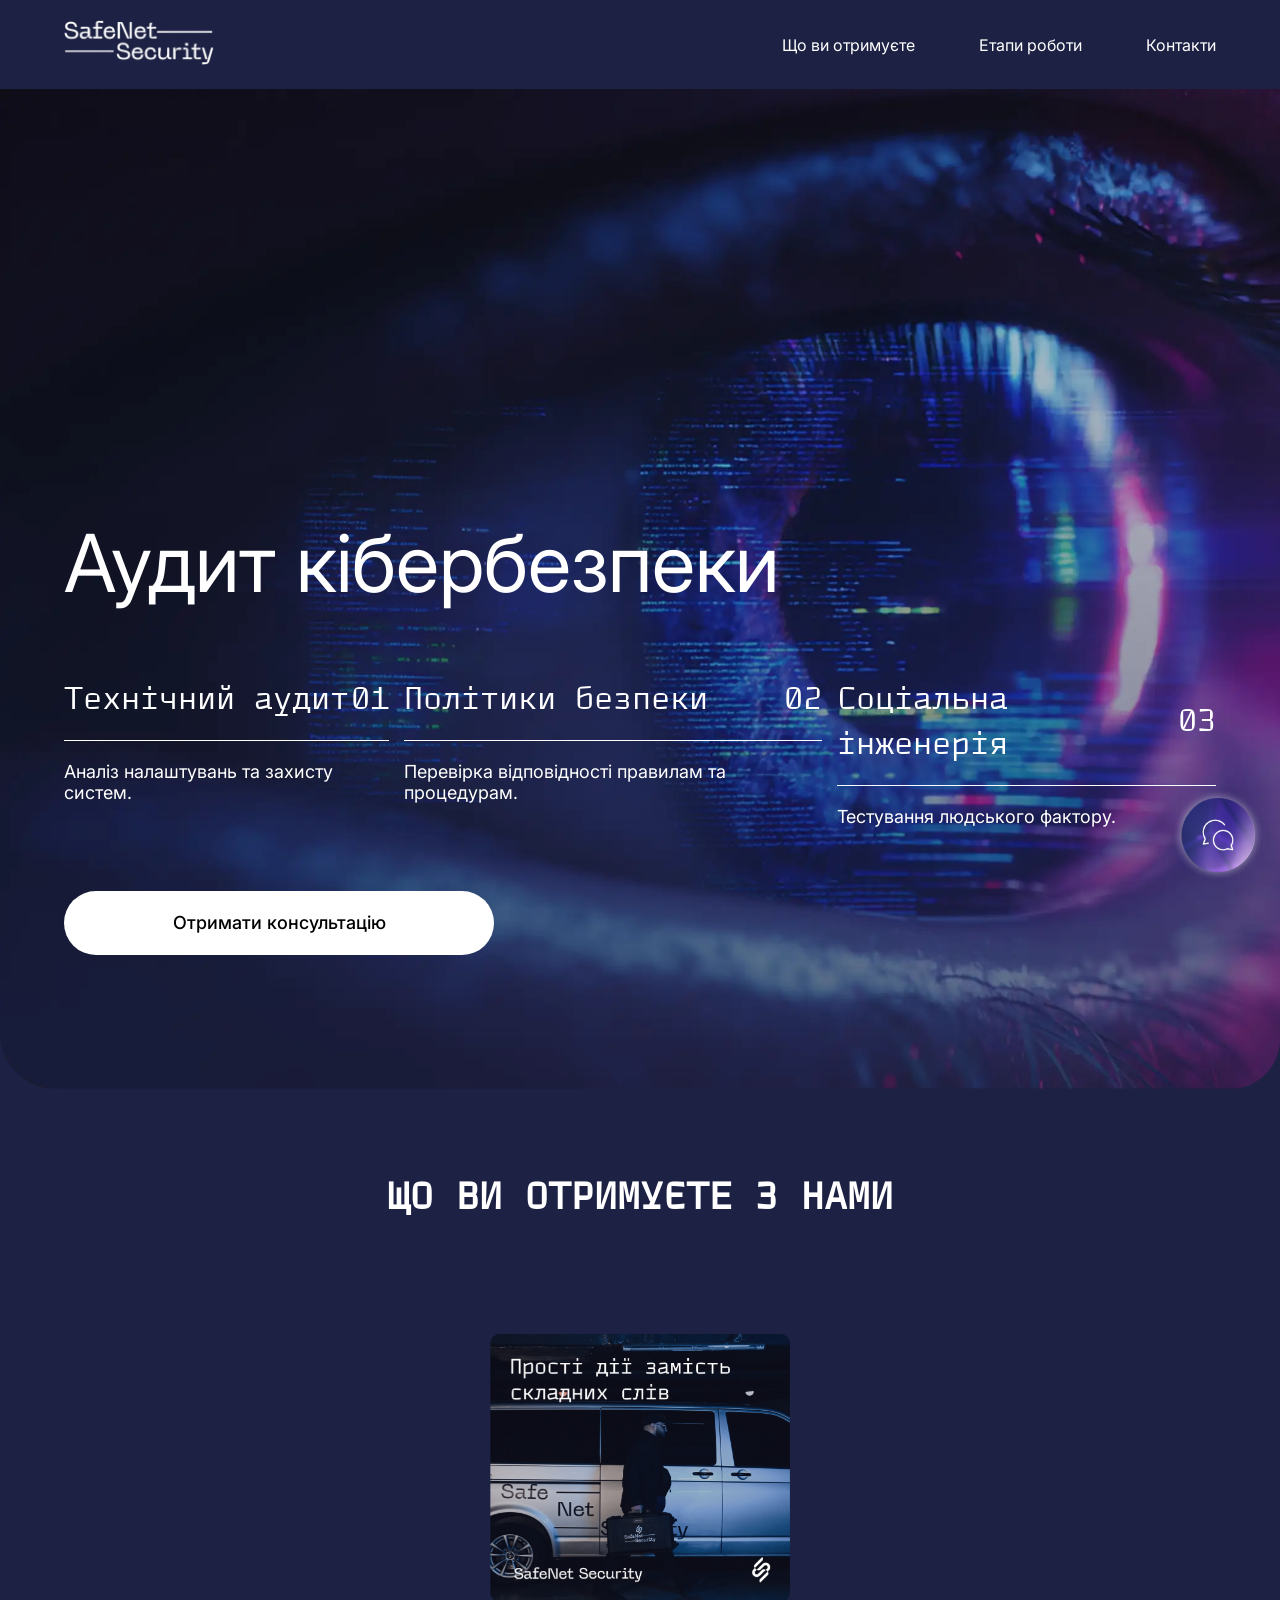
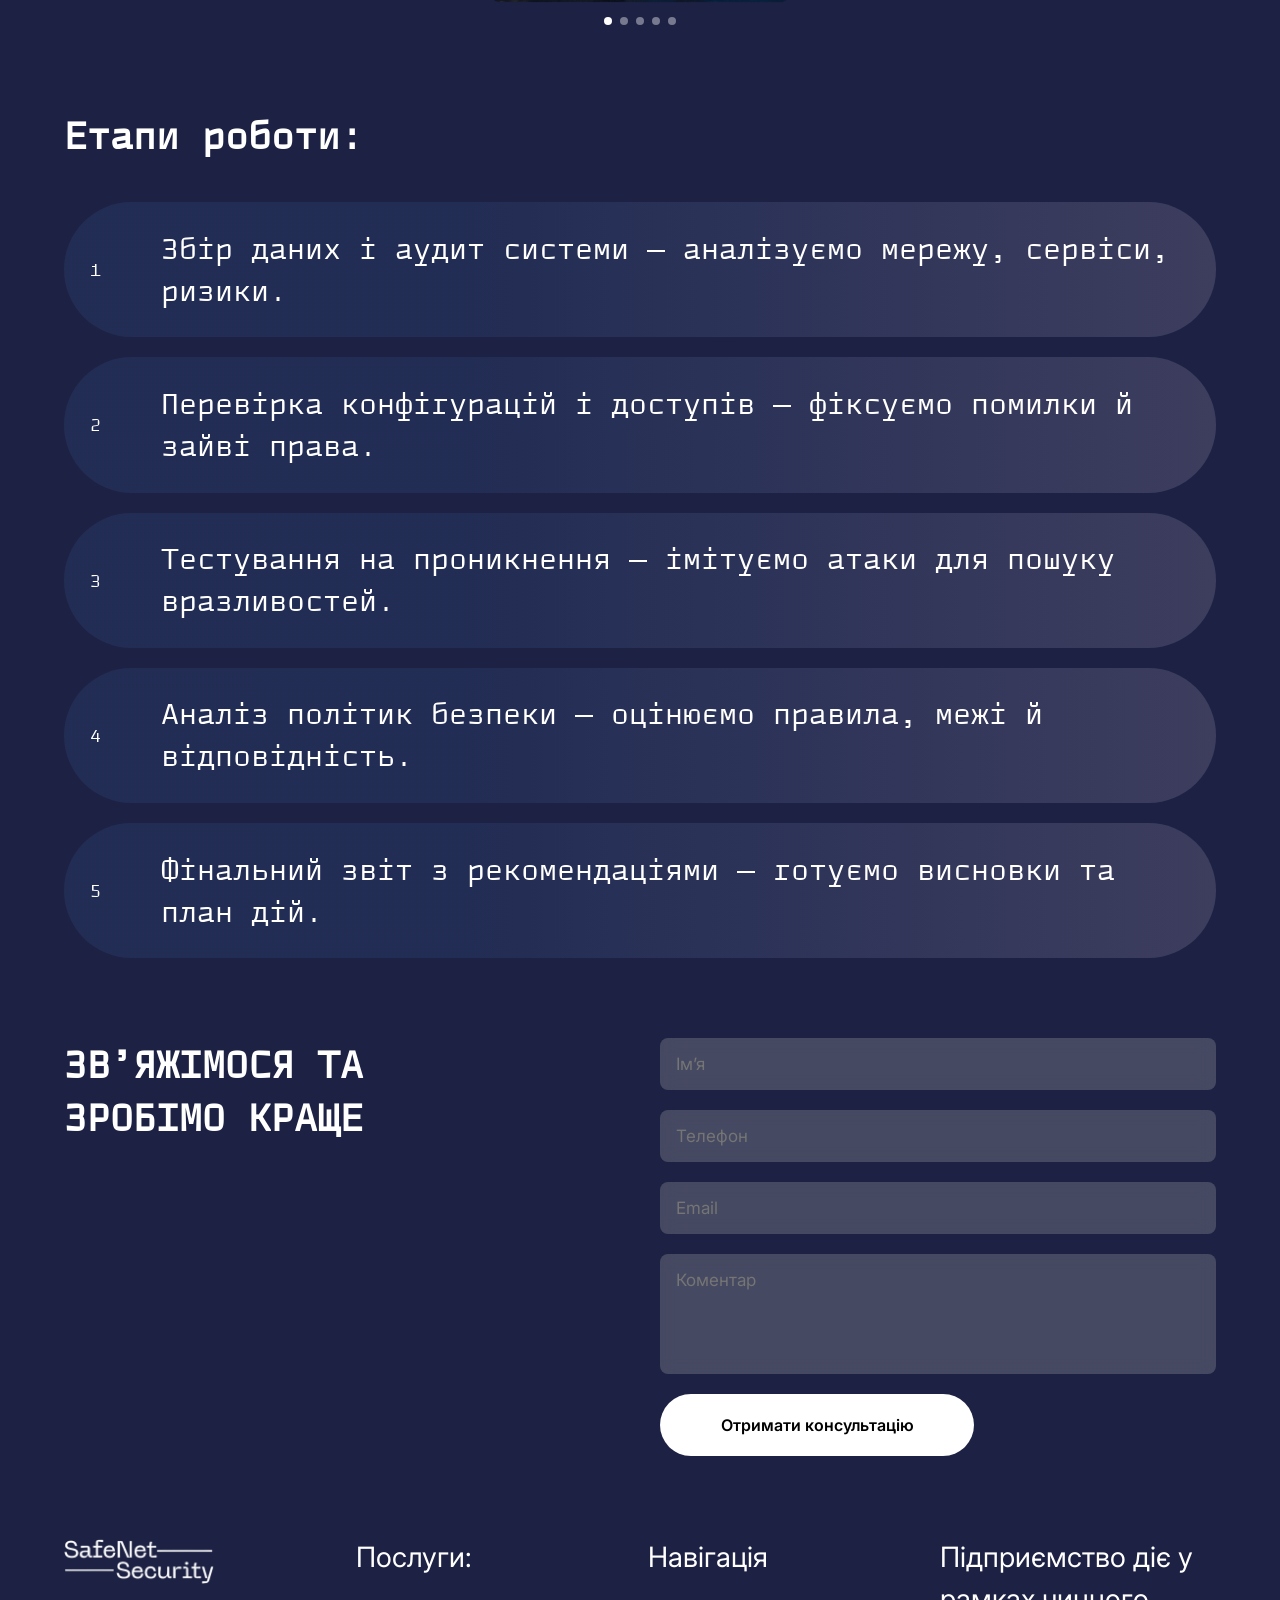
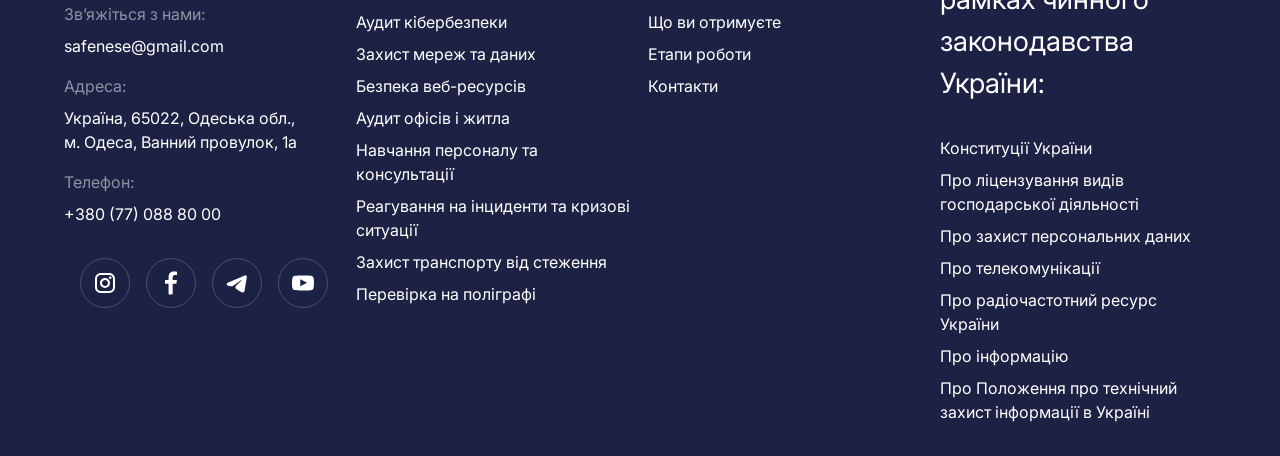
==== pages/audit-cyber.html @ 51f23526 "update" ====
<!DOCTYPE html>
<html lang="uk">
<head>
    <meta charset="UTF-8">
    <meta name="viewport" content="width=device-width, initial-scale=1.0">
    <title>Аудит кібербезпеки</title>

    <link rel="preconnect" href="https://fonts.googleapis.com">
    <link rel="preconnect" href="https://fonts.gstatic.com" crossorigin>
    <link href="https://fonts.googleapis.com/css2?family=Inter+Tight:ital,wght@0,100..900;1,100..900&family=Inter:ital,opsz,wght@0,14..32,100..900;1,14..32,100..900&display=swap" rel="stylesheet">

  <link rel="icon" type="image/svg+xml" href="../images/favicon.svg">


  <link rel="icon" type="image/png" sizes="32x32" href="../images/favicon.png">
  <link rel="icon" type="image/png" sizes="16x16" href="../images/favicon.png">
  <link rel="mask-icon" href="./images/favicon.svg" color="#5bbad5">

    <link rel="stylesheet" href="../styles/style-pages.css">
        <link
  rel="stylesheet"
  href="https://cdn.jsdelivr.net/npm/swiper@10/swiper-bundle.min.css"
/>
<!-- Meta Pixel Code -->
<script>
  !function(f,b,e,v,n,t,s)
  {if(f.fbq)return;n=f.fbq=function(){n.callMethod?
  n.callMethod.apply(n,arguments):n.queue.push(arguments)};
  if(!f._fbq)f._fbq=n;n.push=n;n.loaded=!0;n.version='2.0';
  n.queue=[];t=b.createElement(e);t.async=!0;
  t.src=v;s=b.getElementsByTagName(e)[0];
  s.parentNode.insertBefore(t,s)}(window, document,'script',
  'https://connect.facebook.net/en_US/fbevents.js');
  fbq('init', '4183670531952731');
  fbq('track', 'PageView');
  </script>
  <noscript><img height="1" width="1" style="display:none"
  src="https://www.facebook.com/tr?id=4183670531952731&ev=PageView&noscript=1"
  /></noscript>
  <!-- End Meta Pixel Code -->
</head>
<body>

    <header>
  <nav class="nav container">
    <a href="../index.html" class="logo"><img src="../images/logo.webp" alt="Logo" width="150px" height="45px"></a>

    <div class="nav__container">
      <ul class="nav__list">
        <li class="nav__item"><a href="#about" class="nav__link">Що ви отримуєте</a></li>
        <li class="nav__item"><a href="#work" class="nav__link">Етапи роботи</a></li>
        <li class="nav__item"><a href="#contacts" class="nav__link">Контакти</a></li>
      </ul>
    </div>

    <div class="burger-menu" id="burger-menu">
      <ul>
        <li class="burger-link"><a href="#about">Що ви отримуєте</a></li>
        <div class="burger-hr"></div>
        <li class="burger-link"><a href="#work">Етапи роботи</a></li>
        <div class="burger-hr"></div>
        <li class="burger-link"><a href="#contacts">Контакти</a></li>
      </ul>
    </div>

    <div class="burger-icon" id="burger-icon">
      <div class="burger-stick"></div>
      <div class="burger-stick"></div>
    </div>
  </nav>

  <div class="hero-cyber animate animate-up">
    <div class="container">
      <h1 class="hero__title">Аудит кібербезпеки</h1>
      <div class="hero__block">
        <div class="hero__block-p">
            <div class="hero__block-p-one">
                <p>Технічний аудит</p>
                <p>01</p>
            </div>

            <div class="hr"></div>

            <p class= "hero__block-p-two">Аналіз налаштувань та захисту систем.</p>
        </div>

        <div class="hero__block-p">
            <div class="hero__block-p-one">
                <p>Політики безпеки</p>
                <p>02</p>
            </div>

            <div class="hr"></div>

            <p class= "hero__block-p-two">Перевірка відповідності правилам та процедурам.</p>
        </div>

        <div class="hero__block-p">
            <div class="hero__block-p-one">
                <p>Соціальна інженерія</p>
                <p>03</p>
            </div>

            <div class="hr"></div>

            <p class= "hero__block-p-two">Тестування людського фактору.</p>
        </div>


      </div>
       <a href="#contacts" class="hero__cta animate animate-left">Отримати консультацію</a>
    </div>
  </div>
</header>

<a name="about"></a>
<section class="benefits container animate animate-up">
  <h2 class="benefits__title">Що ви отримуєте з нами</h2>

  <!-- Старые flex ряды для десктопа -->
  <div class="benefits__row-first">
    <div class="benefits__item ">
      <img class="benefits__image" src="../images/benefits-first.png" alt="">
    </div>
    <div class="benefits__item">
      <img class="benefits__image" src="../images/benefits-second.png" alt="">
    </div>
    <div class="benefits__item">
      <img class="benefits__image" src="../images/benefits-third.png" alt="">
    </div>
  </div>

  <div class="benefits__row-second">
    <div class="benefits__item">
      <img class="benefits__image" src="../images/benefits-fourth.png" alt="">
    </div>
    <div class="benefits__item">
      <img class="benefits__image" src="../images/benefits-fifth.png" alt="">
    </div>
  </div>

  <!-- Swiper слайды для мобилки -->
  <div class="swiper benefits__swiper">
    <div class="swiper-wrapper animate animate-up">
      <div class="swiper-slide benefits__item">
        <img class="benefits__image" src="../images/benefits-first.png" alt="">
      </div>
      <div class="swiper-slide benefits__item">
        <img class="benefits__image" src="../images/benefits-second.png" alt="">
      </div>
      <div class="swiper-slide benefits__item">
        <img class="benefits__image" src="../images/benefits-third.png" alt="">
      </div>
      <div class="swiper-slide benefits__item">
        <img class="benefits__image" src="../images/benefits-fourth.png" alt="">
      </div>
      <div class="swiper-slide benefits__item">
        <img class="benefits__image" src="../images/benefits-fifth.png" alt="">
      </div>
    </div>

    <div class="swiper-pagination"></div>
  </div>
</section>

<a name="work"></a>
<section class="work-plan container animate animate-up">
    <h2 class="work-plan__title">Етапи роботи:</h2>

    <div class="work-plan-container">
        <div class="work-plan-div">
            <p class="work-plan-num">1</p>
            <p class="work-plan-p">Збір даних і аудит системи — аналізуємо мережу, сервіси, ризики.</p>
        </div>

                <div class="work-plan-div">
            <p class="work-plan-num">2</p>
            <p class="work-plan-p">Перевірка конфігурацій і доступів — фіксуємо помилки й зайві права.</p>
        </div>

                <div class="work-plan-div">
            <p class="work-plan-num">3</p>
            <p class="work-plan-p">Тестування на проникнення — імітуємо атаки для пошуку вразливостей.</p>
        </div>

                <div class="work-plan-div">
            <p class="work-plan-num">4</p>
            <p class="work-plan-p">Аналіз політик безпеки — оцінюємо правила, межі й відповідність.</p>
        </div>

                <div class="work-plan-div">
            <p class="work-plan-num">5</p>
            <p class="work-plan-p">Фінальний звіт з рекомендаціями — готуємо висновки та план дій.</p>
        </div>
    </div>
</section>



<a name="contacts"></a>
<section class="contact container animate animate-up">
  <h2 class="contact__title">Звʼяжімося та <br> зробімо краще</h2>
  <form class="contact__form" action="https://formspree.io/f/mjkraddq" method="POST" id="form-primary">
  <input type="text" name="name" class="contact__input" placeholder="Ім’я" required>
  <input type="tel" name="phone" class="contact__input" placeholder="Телефон" required>
  <input type="email" name="email" class="contact__input" placeholder="Email" required>
  <textarea name="message" class="contact__textarea" placeholder="Коментар" required></textarea>
  <button type="submit" class="contact__button">Отримати консультацію</button>
</form>

</section>

<footer class="footer container">
  <!-- Десктопная версия -->
  <div class="footer__inner footer__desktop">
    <div class="footer__column footer-column">
      <a href="#" class="footer-column__logo-link">
        <img src="../images/logo.webp" alt="" class="footer-column__logo">
      </a>

      <div class="footer-column__block">
        <p class="footer-column__text-gray">Звʼяжіться з нами:</p>
        <a href="mailto:safenese@gmail.com" class="footer-column__link">safenese@gmail.com</a>
      </div>

      <div class="footer-column__block">
        <p class="footer-column__text-gray">Адреса:</p>
        <p class="footer-column__text">
          Україна, 65022, Одеська обл., <br> м. Одеса, Ванний провулок, 1а
        </p>
      </div>

      <div class="footer-column__block">
        <p class="footer-column__text-gray">Телефон:</p>
        <a href="tel:+380 (77) 088 80 00" class="footer-column__text">+380 (77) 088 80 00</p>
      </div>

      <div class="footer-column__socials">
        <a href="https://www.instagram.com/safe.net.security?igsh=eTlybjZtbHBnaTFh" class="footer-column__social-link">
          <img src="../images/inst.svg" alt="Instagram">
        </a>
        <a href="https://www.facebook.com/share/1AUpwiZ2hr/?mibextid=wwXIfr" class="footer-column__social-link">
          <img src="../images/gacebook.svg" alt="Facebook">
        </a>
        <a href="https://t.me/SafeNet_Security" class="footer-column__social-link">
          <img src="../images/tg.svg" alt="Telegram">
        </a>
        <a href="https://youtube.com/@safenetsecurity-f4w?si=6m1PNarJZ1grg95Z" class="footer-column__social-link">
          <img src="../images/youtube.svg" alt="YouTube">
        </a>
      </div>
    </div>

    <div class="footer__column footer-column">
      <p class="footer-column__title">Послуги:</p>

      <div class="footer-column__block footer-column__services">
        <a href="../pages/audit-cyber.html">Аудит кібербезпеки</a>
        <a href="../pages/lan-protect.html">Захист мереж та даних</a>
        <a href="../pages/web-security.html">Безпека веб-ресурсів</a>
        <a href="../pages/audit-office.html">Аудит офісів і житла</a>
        <a href="#">Навчання персоналу та консультації</a>
        <a href="../pages/incident-react.html">Реагування на інциденти та кризові ситуації</a>
        <a href="../pages/car-protect.html">Захист транспорту від стеження</a>
        <a href="../pages/polygraf.html">Перевірка на поліграфі</a>
      </div>
    </div>

    <div class="footer__column footer-column">
      <p class="footer-column__title">Навiгацiя</p>

      <div class="footer-column__block footer-column__nav">
        <a href="#about" class="footer-column__link">Що ви отримуєте</a>
        <a href="#work" class="footer-column__link">Етапи роботи</a>
        <a href="#contacts" class="footer-column__link">Контакти</a>
      </div>
    </div>

    <div class="footer__column footer-column">
      <p class="footer-column__title">
        Підприємство діє у рамках чинного законодавства України:
      </p>

      <div class="footer-column__block footer-column__docs">
        <a href="https://zakon.rada.gov.ua/laws/show/254%D0%BA/96-%D0%B2%D1%80#Text" class="footer-column__link">Конституції України</a>
        <a href="https://zakon.rada.gov.ua/laws/show/222-19#Text" class="footer-column__link">Про ліцензування видів господарської діяльності</a>
        <a href="https://zakon.rada.gov.ua/laws/show/2297-17#Text" class="footer-column__link">Про захист персональних даних</a>
        <a href="https://zakon.rada.gov.ua/laws/show/1280-15#Text" class="footer-column__link">Про телекомунікації</a>
        <a href="https://zakon.rada.gov.ua/laws/show/1770-14#Text" class="footer-column__link">Про радіочастотний ресурс України</a>
        <a href="https://zakon.rada.gov.ua/laws/show/2657-12#Text" class="footer-column__link">Про інформацію</a>
        <a href="https://zakon.rada.gov.ua/laws/show/1229/99#Text" class="footer-column__link">Про Положення про технічний захист інформації в Україні</a>
      </div>
    </div>
  </div>

  <!-- Мобильная версия -->
  <div class="footer__mobile">
    <!-- Первый ряд - лого и контакты + навигация -->
    <div class="footer__mobile-row">
      <div class="footer__mobile-col">
        <a href="#" class="footer-column__logo-link">
          <img src="../images/logo.webp" alt="" class="footer-column__logo">
        </a>

        <div class="footer-column__block">
          <p class="footer-column__text-gray">Звʼяжіться з нами:</p>
          <a href="mailto:safenese@gmail.com" class="footer-column__link">safenese@gmail.com</a>
        </div>

        <div class="footer-column__block">
          <p class="footer-column__text-gray">Адреса:</p>
          <p class="footer-column__text">
            Україна, 65022, Одеська обл., <br> м. Одеса, Ванний провулок, 1а
          </p>
        </div>

        <div class="footer-column__block">
          <p class="footer-column__text-gray">Телефон:</p>
          <p class="footer-column__text">+380 (77) 088 80 00</p>
        </div>
      </div>

      <div class="footer__mobile-col">
        <p class="footer-column__title">Навiгацiя</p>
        <div class="footer-column__block footer-column__nav">
            <a href="#about" class="footer-column__link">Що ви отримуєте</a>
            <a href="#work" class="footer-column__link">Етапи роботи</a>
            <a href="#contacts" class="footer-column__link">Контакти</a>
        </div>
      </div>
    </div>

    <!-- Второй ряд - соцсети -->
    <div class="footer__mobile-socials">
      <div class="footer-column__socials">
        <a href="https://www.instagram.com/safe.net.security?igsh=eTlybjZtbHBnaTFh" class="footer-column__social-link">
          <img src="../images/inst.svg" alt="Instagram">
        </a>
        <a href="https://www.facebook.com/share/1AUpwiZ2hr/?mibextid=wwXIfr" class="footer-column__social-link">
          <img src="../images/gacebook.svg" alt="Facebook">
        </a>
        <a href="https://t.me/SafeNet_Security" class="footer-column__social-link">
          <img src="../images/tg.svg" alt="Telegram">
        </a>
        <a href="https://youtube.com/@safenetsecurity-f4w?si=6m1PNarJZ1grg95Z" class="footer-column__social-link">
          <img src="../images/youtube.svg" alt="YouTube">
        </a>
      </div>
    </div>

    <!-- Третий ряд - услуги -->
    <div class="footer__mobile-services">
      <p class="footer-column__title">Послуги:</p>
      <div class="footer-column__block footer-column__services">
        <a href="../pages/audit-cyber.html">Аудит кібербезпеки</a>
        <a href="../pages/lan-protect.html">Захист мереж та даних</a>
        <a href="../pages/web-security.html">Безпека веб-ресурсів</a>
        <a href="../pages/audit-office.html">Аудит офісів і житла</a>
        <a href="#">Навчання персоналу та консультації</a>
        <a href="../pages/incident-react.html">Реагування на інциденти та кризові ситуації</a>
        <a href="../pages/car-protect.html">Захист транспорту від стеження</a>
        <a href="../pages/polygraf.html">Перевірка на поліграфі</a>
      </div>
    </div>

    <!-- Четвертый ряд - документы -->
    <div class="footer__mobile-docs">
      <p class="footer-column__title">
        Підприємство діє у рамках чинного законодавства України:
      </p>
      <div class="footer-column__block footer-column__docs">
        <a href="https://zakon.rada.gov.ua/laws/show/254%D0%BA/96-%D0%B2%D1%80#Text" class="footer-column__link">Конституції України</a>
        <a href="https://zakon.rada.gov.ua/laws/show/222-19#Text" class="footer-column__link">Про ліцензування видів господарської діяльності</a>
        <a href="https://zakon.rada.gov.ua/laws/show/2297-17#Text" class="footer-column__link">Про захист персональних даних</a>
        <a href="https://zakon.rada.gov.ua/laws/show/1280-15#Text" class="footer-column__link">Про телекомунікації</a>
        <a href="https://zakon.rada.gov.ua/laws/show/1770-14#Text" class="footer-column__link">Про радіочастотний ресурс України</a>
        <a href="https://zakon.rada.gov.ua/laws/show/2657-12#Text" class="footer-column__link">Про інформацію</a>
        <a href="https://zakon.rada.gov.ua/laws/show/1229/99#Text" class="footer-column__link">Про Положення про технічний захист інформації в Україні</a>
      </div>
    </div>
  </div>
</footer>


<button class="floating-button" id="openModal">
  <img src="../images/contact-button.png" alt="Chat" height="70" width="70">
</button>

<div class="modal-overlay" id="modalOverlay">
  <div class="modal">
    <button class="modal-close" id="closeModal">&times;</button>
    <h2 class="modal-title">Зв’яжіться з нами</h2>
    
    <form class="modal-form" action="https://formspree.io/f/mjkraddq" method="POST" id="modal-form-secondary">
    <input type="text" name="name" placeholder="Ім’я" required>
    <input type="tel" name="phone" placeholder="Телефон" required>
    <input type="email" name="email" placeholder="Email" required>
    <textarea placeholder="Коментар" name="message" required></textarea>
    <button type="submit" class="modal-submit">Отримати консультацiю</button>
  </form>


    <div class="modal-icons">
        <a href="https://www.instagram.com/safe.net.security?igsh=eTlybjZtbHBnaTFh"><img src="../images/inst.svg" alt="icon"></a>
        <a href="https://www.facebook.com/share/1AUpwiZ2hr/?mibextid=wwXIfr"><img src="../images/gacebook.svg" alt="icon"></a>
        <a href="https://youtube.com/@safenetsecurity-f4w?si=6m1PNarJZ1grg95Z"> <img src="../images/youtube.svg" alt="icon"></a>
        <a href="https://t.me/SafeNet_Security"><img src="../images/tg.svg" alt="icon"></a>
    </div>
  </div>
</div>



<script>
    // Модальное окно
const openModalBtn = document.getElementById('openModal');
const closeModalBtn = document.getElementById('closeModal');
const modalOverlay = document.getElementById('modalOverlay');

openModalBtn.addEventListener('click', () => {
  modalOverlay.classList.add('show');
});

closeModalBtn.addEventListener('click', () => {
  modalOverlay.classList.remove('show');
});

modalOverlay.addEventListener('click', (e) => {
  if (e.target === modalOverlay) {
    modalOverlay.classList.remove('show');
  }
});
</script>
    <script src="../scripts/burger-menu.js"></script>
<script src="https://cdn.jsdelivr.net/npm/swiper@10/swiper-bundle.min.js"></script>
<script src="../scripts/slider.js"></script>
<script src="../scripts/animations.js"></script>


</body>
</html>
---- styles/style-pages.css ----
*{
    margin: 0;
    padding: 0;
    box-sizing: border-box;
    list-style: none;
    text-decoration: none;
}


@font-face {
    font-family: 'TT Autonomous Mono Trl';
    src: url('../fonts/TTAutonomousMonoTrl-Regular.woff2') format('woff2');
    font-weight: normal;
    font-style: normal;
    font-display: swap;
}



:root {
  --container-scale: clamp(1rem, 1vw + 0.5rem, 2rem);

  --background-color: #1D2244;

  --font-size-title: clamp(28px, 3vw, 64px);
  --font-size-paragrpah: clamp(14px, 3vw, 17px);

  --font-family-title: 'TT Autonomous Mono Trl';
  --font-family-paragraph: 'Inter'


}

svg {
  shape-rendering: geometricPrecision;
  text-rendering: optimizeLegibility;
}


html{
  overflow-x: hidden;
  scroll-behavior: smooth;
}

body{
  background-color: var(--background-color);
  overflow-x: hidden;
}


.container {
  width: 100%;
  max-width: 1726px;
  padding-left: 64px;
  padding-right: 64px;
  margin: auto;
}

.nav{
  position: relative;
  padding-top: 20px;
  display: flex;
  align-items: center;
  justify-content: space-between;
  font-family: var(--font-family-paragraph);
  padding-bottom: 20px;
}

nav a{
  color: white;
}
.nav__list{
  display: flex;
  align-items: center;
  gap: 64px;
}

.burger-menu {
    position: fixed;
    top: 0;
    left: 0;
    width: 100%;
    height: 100vh;
    color: #fff;
    z-index: 3;
    text-align: center;
    background-color: #060E1E;   
    transform: translateX(100%);
    transition: transform 0.3s ease-in-out;
    pointer-events: none;
}

.burger-menu.show {
    transform: translateX(0);
    pointer-events: auto;
}

.burger-menu ul {
    list-style: none;
    padding: 0;
    margin-top: 70px;
}

.burger-menu ul li {
    margin: 35px 0;
}

.burger-menu ul li a {
    color: black;
    font: 300 32px 'Montserrat';
}

.burger-icon {
    width: 69px;
    height: 40px;
    cursor: pointer;
    color: #fff;
    position: absolute;
    top: 50%;
    right: 15px;
    transform: translateY(-50%);
    z-index: 3;
    border-radius: 20px;
    display: none;
}

.burger-stick {
    width: 33px;
    height: 2px;
    margin: 2.5px auto 0;
    position: absolute;
    left: 0;
    right: 0;
    background-color: white;   
    transition: 0.3s ease-in-out;
}

.burger-stick:nth-child(1) {
    top: 10px;
}

.burger-stick:nth-child(2) {
    top: 22px;
}

.burger-stick:nth-child(3) {
    top: 24px;
}

.burger-icon.active .burger-stick:nth-child(1) {
    transform: rotate(45deg);
    top: 16px;
}

.burger-icon.active .burger-stick:nth-child(2) {
    transform: rotate(-45deg);
    top: 16px;
}

.burger-icon.active .burger-stick:nth-child(3) {
    opacity: 0;
}

.no-scroll {
    position: fixed;
    top: 0;
    left: 0;
    right: 0;
    bottom: 0;
}

.hero {
  background-image: url(../images/polygraf-bg.webp);
  height: 1000px;
  background-size: cover;
  background-repeat: no-repeat;
  border-bottom-right-radius: 50px;
  display: flex;
  flex-direction: column;
  justify-content: space-between;
  padding-top: 290px;
  position: relative;
  color: white;
}
.hero-office{
    background-image: url(../images/office-chek-bg.webp);
  height: 1000px;
  background-size: cover;
  background-repeat: no-repeat;
  border-bottom-right-radius: 50px;
  display: flex;
  flex-direction: column;
  justify-content: space-between;
  padding-top: 290px;
  position: relative;
  color: white;
}

.hero-car{
    background-image: url(../images/car-protect-bg.webp);
  height: 1000px;
  background-size: cover;
  background-repeat: no-repeat;
  border-bottom-right-radius: 50px;
  display: flex;
  flex-direction: column;
  justify-content: space-between;
  padding-top: 290px;
  position: relative;
  color: white;
}

.hero-lan{
    background-image: url(../images/lan-protect-bg.webp);
  height: 1000px;
  background-size: cover;
  background-repeat: no-repeat;
  border-bottom-right-radius: 50px;
  display: flex;
  flex-direction: column;
  justify-content: space-between;
  padding-top: 290px;
  position: relative;
  color: white;
}

.hero-web{
    background-image: url(../images/web-security-bg.webp);
  height: 1000px;
  background-size: cover;
  background-repeat: no-repeat;
  border-bottom-right-radius: 50px;
  display: flex;
  flex-direction: column;
  justify-content: space-between;
  padding-top: 290px;
  position: relative;
  color: white;
}

.hero-cyber{
    background-image: url(../images/audit-cyber-bg.webp);
  height: 1000px;
  background-size: cover;
  background-repeat: no-repeat;
  border-bottom-right-radius: 50px;
  display: flex;
  flex-direction: column;
  justify-content: space-between;
  padding-top: 290px;
  position: relative;
  color: white;
}
.hero-audit-office{
    background-image: url(../images/audit-office.webp);
  height: 1000px;
  background-size: cover;
  background-repeat: no-repeat;
  border-bottom-right-radius: 50px;
  display: flex;
  flex-direction: column;
  justify-content: space-between;
  padding-top: 290px;
  position: relative;
  color: white;
}

.hero-incident{
    background-image: url(../images/incident-bg.webp);
  height: 1000px;
  background-size: cover;
  background-repeat: no-repeat;
  border-bottom-right-radius: 50px;
  display: flex;
  flex-direction: column;
  justify-content: space-between;
  padding-top: 290px;
  position: relative;
  color: white;
}

.hero__title {
  font-size: 80px;
  font-family: var(--font-family-paragraph);
  text-align: center;
  color: white;
  font-weight: 400;
  text-align: left;
}

.hero__subtitle {
  font-size: 20px;
  text-align: center;
  margin-top: 16px;
  font-family: var(--font-family-title);
}

.hero__block {
  display: flex;
  gap: 15px;
  font-family: var(--font-family-paragraph);
  justify-content: space-between;
}

.hero__block-p {
  font-size: var(--font-size-paragrpah);
  color: white;

  display: flex;
  flex-direction: column;
  max-width: 470px;

  gap: 20px;

  margin-top: 64px;
  margin-bottom: 64px;
}

.hero__block-p-one p{
    font-family: var(--font-family-title);
    font-size: 32px;
}

.hero__block-p-two{
    font-size: 18px;
    font-family: var(--font-family-paragraph);
}

.hero__block-p-one{
    display: flex;
    align-items: center;
    justify-content: space-between;
}

.hr{
    background-color: #fff;
    width: 100%;
    height: 1px;
}

.hero__cta {
  display: inline-block;
  width: 430px;
  height: 64px;
  background-color: white;
  border-radius: 100px;
  color: #000;
  font-size: 18px;
  font-weight: 500;
  text-align: center;
  line-height: 64px;
  text-decoration: none;
  transition: 0.3s;
  font-family: var(--font-family-paragraph);
}

.floating-button {
  position: fixed;
  bottom: 15px;
  right: 15px;
  z-index: 10;
  border: none;
  border-radius: 50%;
  background: transparent;
  cursor: pointer;
  padding: 0;
}

.floating-button img {
  width: 94px;
  height: 94px;
}

.modal-overlay {
  position: fixed;
  inset: 0;
  background: rgba(0,0,0,0.5);
  display: none;
  align-items: center;
  justify-content: center;
  z-index: 1000;
  animation: fadeOut 0.3s forwards;
}

.modal-overlay.show {
  display: flex;
  animation: fadeIn 0.3s forwards;
}

.modal {
  background-image: url('../images/modal-bg.png'); 
  background-size: cover;
  background-position: center;
  max-width: 470px;
  width: 100%;
  border-radius: 32px;
  padding: 32px;
  position: relative;
  color: white;
  box-shadow: 0 8px 24px rgba(0,0,0,0.3);
  animation: scaleIn 0.3s ease;
}

.modal-close {
  position: absolute;
  top: 16px;
  right: 16px;
  font-size: 24px;
  background: none;
  border: none;
  color: white;
  cursor: pointer;
}

/* --- Title --- */
.modal-title {
  margin-bottom: 24px;
  font-size: 28px;
  text-align: center;
  font-family: var(--font-family-title);
  text-transform: uppercase;
}

/* --- Form --- */
.modal-form {
  display: flex;
  flex-direction: column;
  gap: 10px;
}

.modal-form input,
.modal-form textarea {
  padding: 12px 16px;
  border: none;
  border-radius: 10px;
  background: rgba(232, 231, 221, 0.2);
  backdrop-filter: blur(7.5px);
  color: white;
  font-size: 16px;
  resize: none;
}

.modal-form input::placeholder,
.modal-form textarea::placeholder {
  color: rgba(255, 255, 255, 0.6);
}

/* --- Submit button --- */
.modal-submit {
  background: white;
  color: black;
  font-weight: 500;
  font-size: 16px;
  padding: 16px;
  border-radius: 100px;
  border: none;
  cursor: pointer;
  margin-top: 10px;
}

/* --- Icons --- */
.modal-icons {
  display: flex;
  justify-content: flex-end;
  gap: 16px;
  margin-top: 24px;
}

.modal-icons img {
  width: 24px;
  height: 24px;
}

.benefits img{
  width: 500px;
}
.benefits__row-first{
  display: flex;
  justify-content: space-between;
  gap: 10px;
}
.benefits__row-second{
  display: flex;
  align-items: center;
  justify-content: center;
  gap: 32px;
}

.benefits{
  display: flex;
  flex-direction: column;
  gap: 32px;
  margin-top: 80px;
}


.swiper-pagination {
  position: relative !important; 
  margin-top: 5px; 
  text-align: center;
  bottom: auto !important; 
  width: 100%;
}

.swiper-pagination-bullet {
  background-color: #fff !important;
  opacity: 0.4 !important; 
}

.swiper-pagination-bullet-active {
  background-color: #fff !important; 
  opacity: 1 !important;
}
.benefits__title{
  font-size: var(--font-size-title);
  font-family: var(--font-family-title);
  text-align: center;
  color: white;
  margin-bottom: 80px;
  text-transform: uppercase;
}

.work-plan-div{
    display: flex;
    color: white;
    font-family: var(--font-family-title);
    align-items: center;
    max-width: 1400px;
    width: 100%;
    background: linear-gradient(90deg, rgba(41, 59, 106, 0.43) 35.59%, rgba(178, 162, 189, 0.215) 100%);
    border-radius: 100px;
    padding: clamp(15px, 2vw, 32px);
    gap: clamp(20px, 5vw, 60px);

}

.work-plan-container{
    display: flex;
    flex-direction: column;
    gap: 20px;
    align-items: end;
    margin-bottom: 80px;
}

.work-plan-p{
      font-size: clamp(14px, 2.5vw, 30px);
}
.work-plan-num{
   font-size: clamp(12px, 1.5vw, 18px);
}

.work-plan__title{
    font-size: var(--font-size-title);
    color: white;
    font-family: var(--font-family-title);
    margin-bottom: 40px;
    margin-top: 80px;
}


.work-plan-div:hover{
background: linear-gradient(90deg, rgba(41, 59, 106, 0.43) 35.59%, rgba(178, 162, 189, 0.215) 100%);
}


.contact {
  display: flex;
  justify-content: space-between;
  gap: 40px;
  margin-bottom: 80px;
}

.contact__title {
  flex: 1;
  font-family: var(--font-family-title);
  color: white;
  font-size: var(--font-size-title);
  text-transform: uppercase;
}

.contact__form {
  max-width: 580px;
  flex: 1;
  display: flex;
  flex-direction: column;
  gap: 20px;
  font-size: var(--font-size-paragrpah);
  color: white;
  font-family: var(--font-family-paragraph);
}

.contact__input,
.contact__textarea {
  padding: 16px;
  background: rgba(232, 231, 221, 0.2);
  backdrop-filter: blur(7.5px);
  border-radius: 8px;
  border: none;
  font-size: var(--font-size-paragrpah);
  color: white;
  font-family: var(--font-family-paragraph);
  resize: none;
}

.contact__input:focus,
.contact__textarea:focus {
  outline: none;
  box-shadow: none;
}

.contact__textarea {
  min-height: 120px;
}

.contact__button {
  width: 314px;
  height: 62px;
  background: #FFFFFF;
  border-radius: 100px;
  border: none;
  font-size: 16px;
  font-weight: 600;
  cursor: pointer;
  font-family: var(--font-family-paragraph);
  color: #000;
}

.contact__button:hover {
  background: #f0f0f0;
}

/* Общие стили футера */
.footer {
  color: #fff;
  font-family: var(--font-family-paragraph);
  font-size: 16px;
  line-height: 1.5;
  margin-bottom: 32px;
}

/* Десктопная версия */
.footer__desktop {
  display: flex;
  gap: 16px;
  flex-wrap: wrap;
}

.footer__column {
  flex: 1 1 0;
  min-width: 200px;
  display: flex;
  flex-direction: column;
  gap: 16px;
}

/* Мобильная версия - скрыта по умолчанию */
.footer__mobile {
  display: none;
}

/* Первый ряд мобильной версии - лого+контакты и навигация в две колонки */
.footer__mobile-row {
  display: flex;
  flex-wrap: wrap;
  gap: 20px;
  margin-bottom: 20px;
}

.footer__mobile-col {
  flex: 1;
  min-width: 200px;
}

/* Соцсети - центрируем на мобильных */
.footer__mobile-socials {
  margin-bottom: 20px;
  text-align: center;
}



/* Блоки услуг и документов - полная ширина */
.footer__mobile-services,
.footer__mobile-docs {
  margin-bottom: 20px;
}

/* Общие стили для обеих версий */
.footer-column__title {
  font-size: 28px;
  margin: 0 0 16px 0;
  color: #fff;
}

.footer-column__text,
.footer-column__block p {
  margin: 0;
  color: #fff;
}

.footer-column__link {
  color: #fff;
  text-decoration: none;
  margin: 0;
}

.footer-column__link:hover {
  text-decoration: underline;
}

.footer-column__block {
  display: flex;
  flex-direction: column;
  gap: 8px;
}

.footer-column__socials {
  display: flex;
  gap: 16px;
}

.footer-column__logo {
  width: 150px;
  height: 50px;
  display: block;
  object-fit: contain;
}

.footer-column__social-link img {
  width: 50px;
  height: 50px;
  display: block;
}

.footer-column__text-gray {
  color: rgba(255, 255, 255, 0.5) !important;
}


/* Общие стили для animate и вариаций */
.animate {
  opacity: 0;
  transition: all 0.8s ease-out;
  pointer-events: none; /* чтобы не мешали, пока скрыты */
}

/* Для вариантов с трансформацией — задаём начальный transform */
.animate-left {
  transform: translateX(-150px);
}

.animate-right {
  transform: translateX(150px);
}

.animate-up {
  transform: translateY(150px);
}

.animate-zoom {
  transform: scale(0.8);
}

/* При появлении */
.animate.show {
  opacity: 1;
  transform: translateX(0) translateY(0) scale(1);
  pointer-events: auto;
}

@keyframes fadeInUp {
  0% {
    opacity: 0;
    transform: translateY(20px);
  }
  100% {
    opacity: 1;
    transform: translateY(0);
  }
}

.animate-fade-in-up {
  opacity: 0;
  pointer-events: none;
}

.animate-fade-in-up.active {
  animation-name: fadeInUp;
  animation-duration: 0.6s;
  animation-fill-mode: forwards;
  animation-timing-function: ease-out;
  animation-delay: var(--delay, 0s);
  opacity: 1;
  pointer-events: auto;
}

.footer-column__services a{
  color: white;
}

.footer-column__services a:hover{
    text-decoration: underline;
}

/* Медиазапрос для мобильных устройств */
@media (max-width: 768px) {
  .footer__desktop {
    display: none;
  }
  
  .footer__mobile {
    display: block;
  }
  
  .footer__mobile-row {
    gap: 16px;
  }
  
  .footer__mobile-col {
    min-width: calc(50% - 8px);
  }
  
  .footer-column__title {
    font-size: 24px;
  }
}

/* Адаптация для очень маленьких экранов */
@media (max-width: 480px) {
  .footer__mobile-col {
    min-width: 100%;
  }
  
  .footer-column__title {
    font-size: 22px;
  }
  
  .footer {
    font-size: 14px;
  }
  .hero-polygraf{
    background-image: url(../images/polygraf-bg-mobile.webp);
  }
  .hero-audit-office{
    background-image: url(../images/audit-office-mobile.webp);
  }
  .hero-cyber{
    background-image: url(../images/hero-cyber-mobile.webp);
  }
  .hero-car{
    background-image: url(../images/car-protect-mobile.webp);
  }
  .hero-incident{
    background-image: url(../images/incident-mobile-bg.webp);
  }
  .hero-lan{
    background-image: url();
  }
}



@media (max-width: 1070px) {
    .container{
      padding-left: 15px;
      padding-right: 15px;
    }
    .nav__container{
        display: none;
    }
    .burger-icon{
        display: block;
    }
    .burger-menu ul {
        list-style: none;
        margin-top: 120px;
        text-align: left;
        text-decoration: none;
        padding-inline: 20px;
    }
    .burger-menu ul li a{
        color: white;
        font-family: "Inter Tight", sans-serif;
        font-size: 18px;
        font-weight: 400;
        font-style: normal;
        text-transform: uppercase;
        text-decoration: none;
    }
    .burger-hr{
        height: 1px;
        width: 100%;
        background-color: #fff;
        opacity: 0.2;
    }
    .nav{
        height: fit-content;
        background-color: transparent;
    }
    .logo{
        z-index: 1234;
        position: relative;
    }
    .hero__title{
      font-size: 31px;
      margin-bottom: 20px;
    }
    .hero__subtitle{
      font-size: 18px;
    }
    .hero, .hero-web, .hero-audit-office, .hero-cyber, .hero-lan, .hero-incident, .hero-office, .hero-car{
      height: 670px;
      padding-top: 0;
      padding-bottom: 0;
    }
    .hero__block-p-one p{
        font-size: 20px;
    }
    .hero__block{
        flex-direction: column;
    }
    .hero__block-p{
        margin-top: 10px;
        margin-bottom: 10px;
        gap: 10px;
    }
    .hero__block-p-two{
        font-size: 14px;
    }
    .hero__cta{
        margin: auto;
        width: 340px;
        margin-top: 20px;
    }
    .benefits__title{
        margin-bottom: 0px;
    }
    .benefits{
        margin-top: 40px;
    }
      .contact{
    flex-direction: column;
  }
}


@media (max-width: 1670px) {
  .benefits__row-first,
  .benefits__row-second {
    display: none;
  }

  .benefits__swiper {
    display: block;
  }

  .benefits__image {
    width: 100%;
    max-width: 300px;
    margin: 0 auto;
  }
  .swiper{
    width: 340px;
    margin: auto;
  }
  .swiper-slide{
    text-align: center !important;
  }
  
}

@media (min-width: 1675px) {
  /* На десктопе скрываем слайдер */
  .benefits__swiper {
    display: none !important;
  }
  .swiper{
    display: none !important;
  }
}
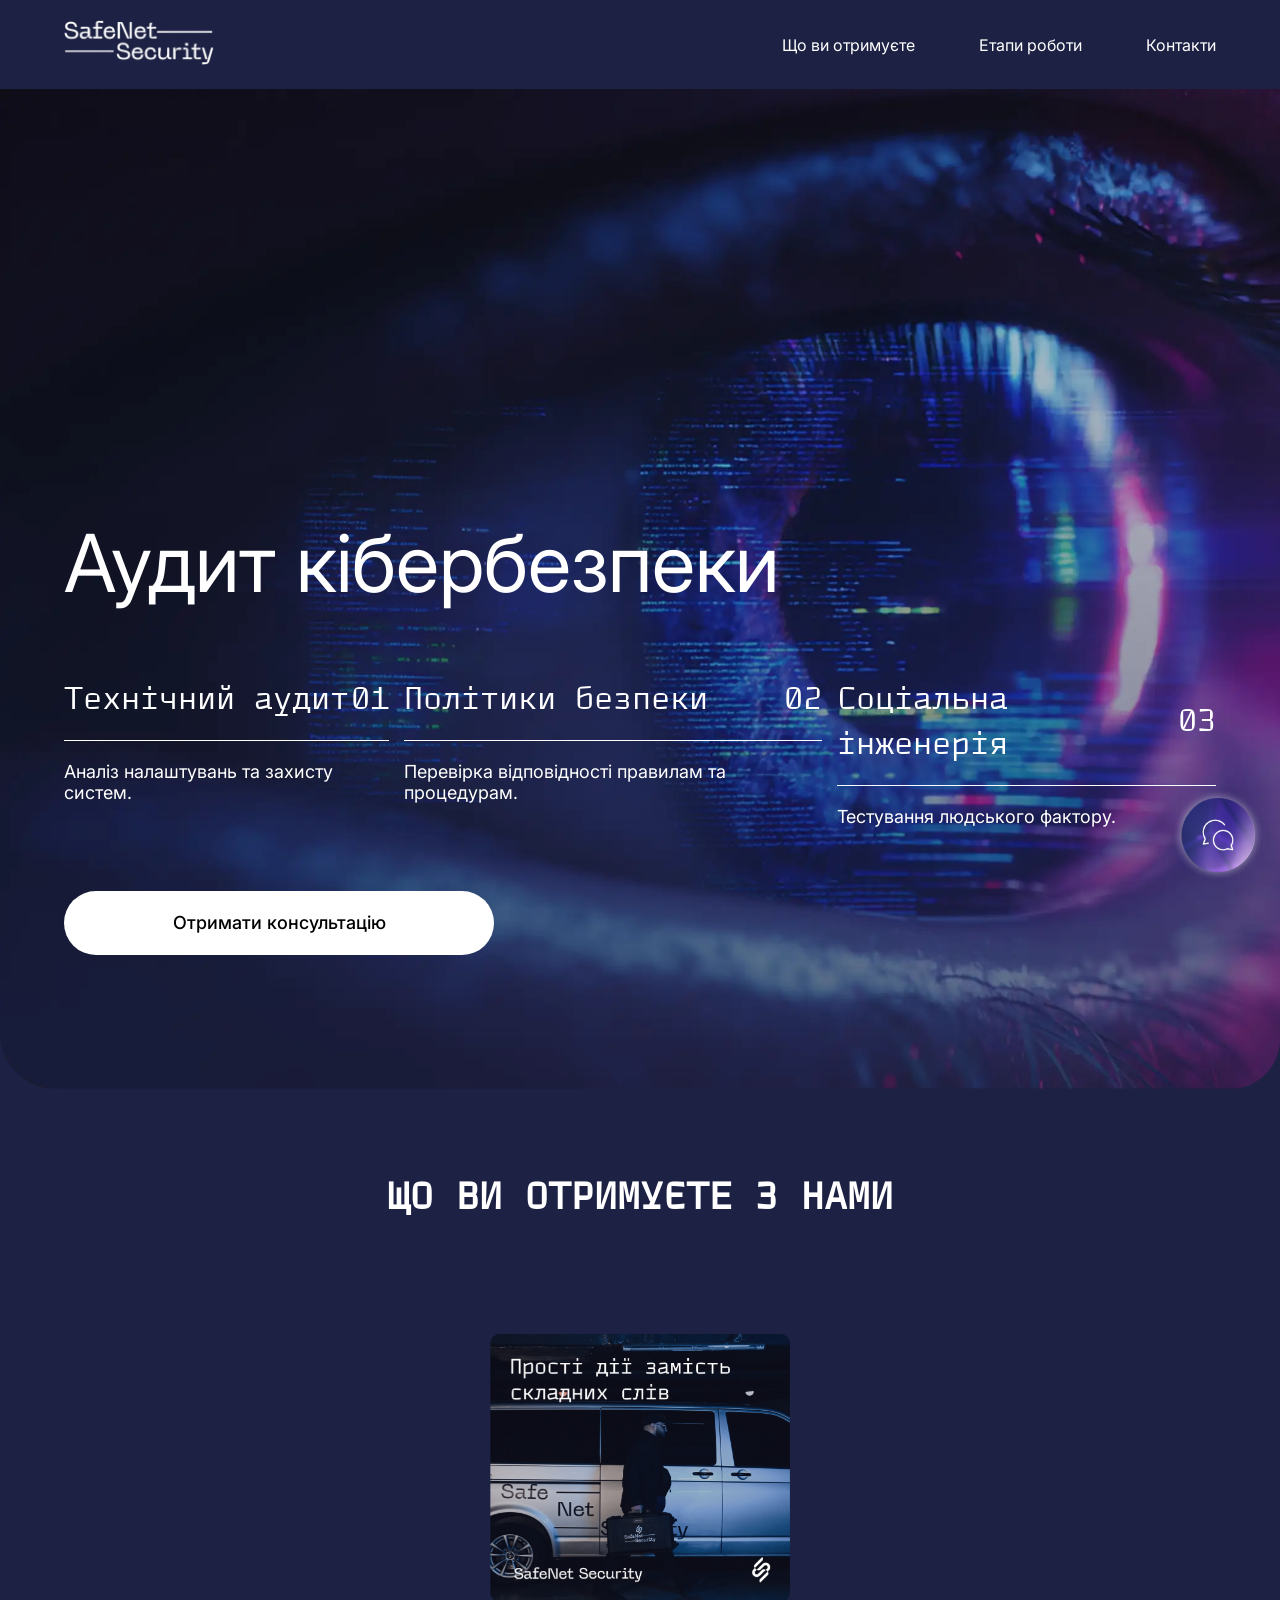
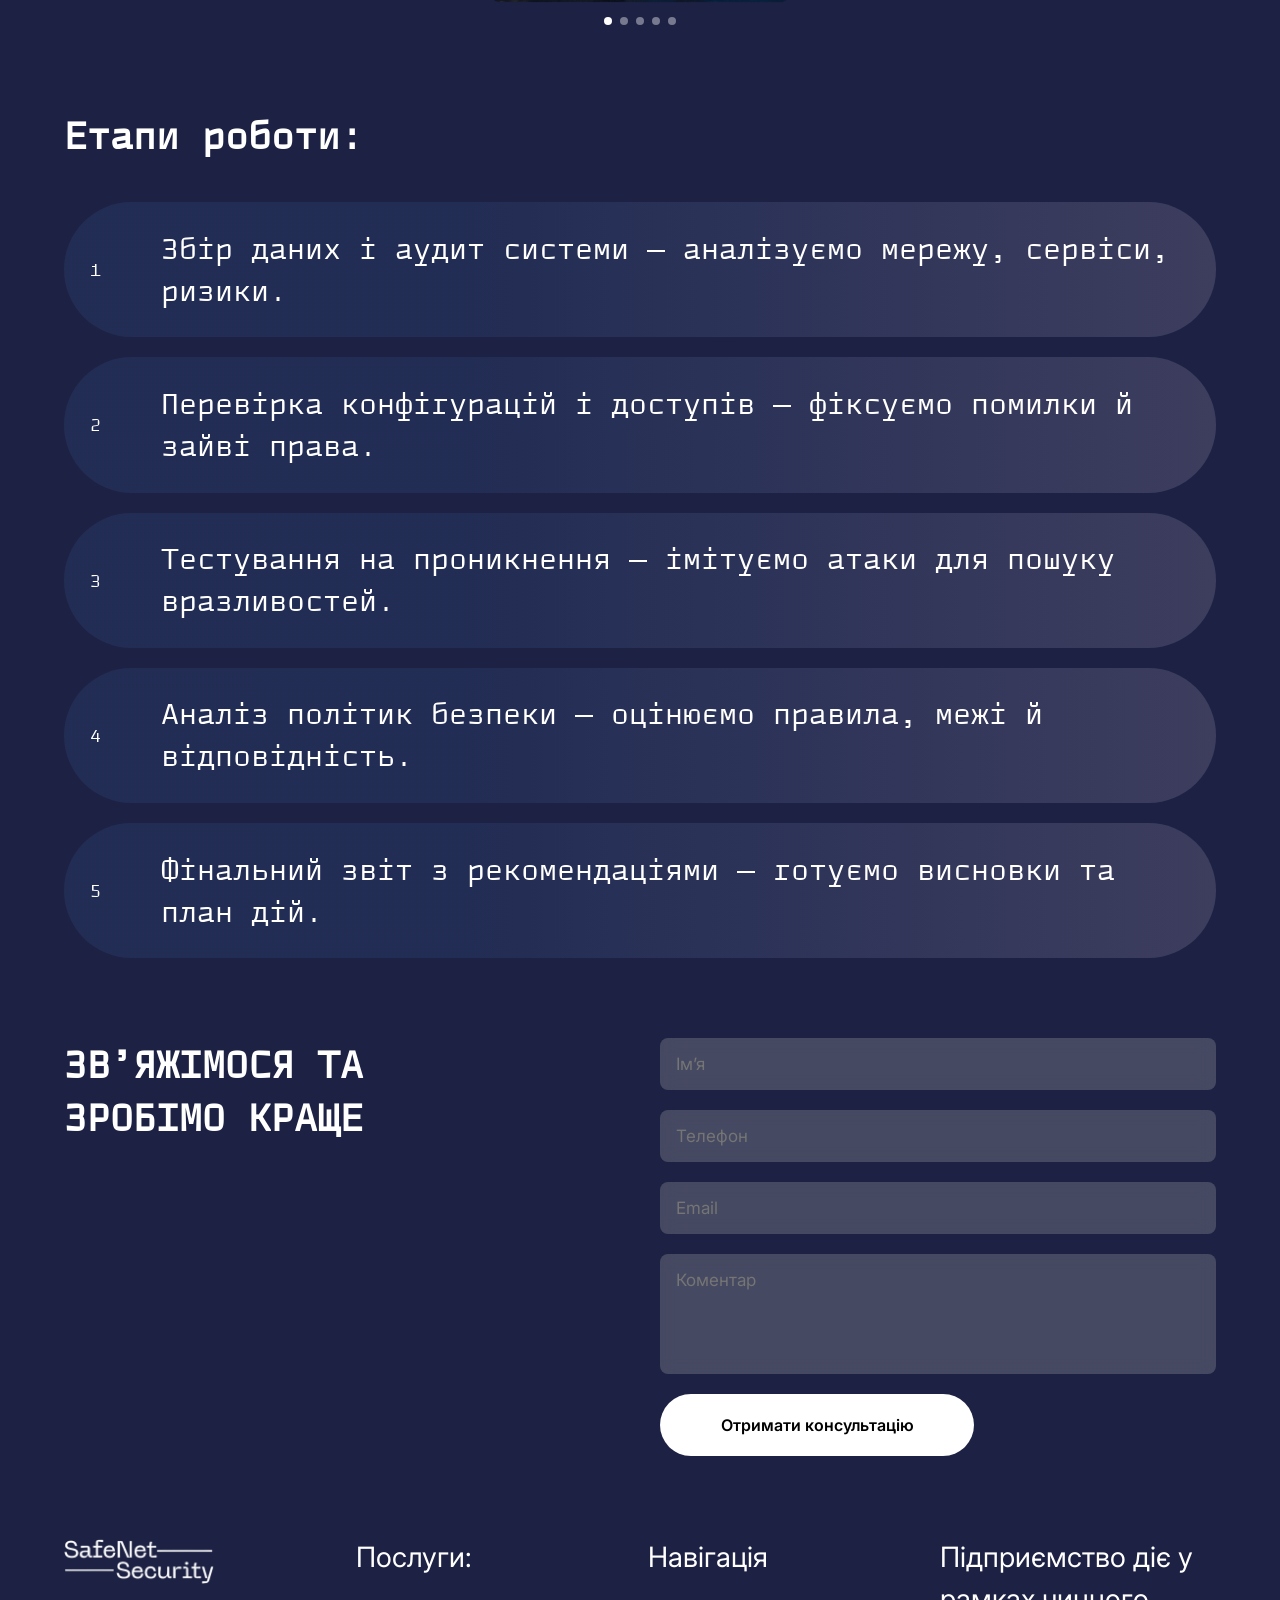
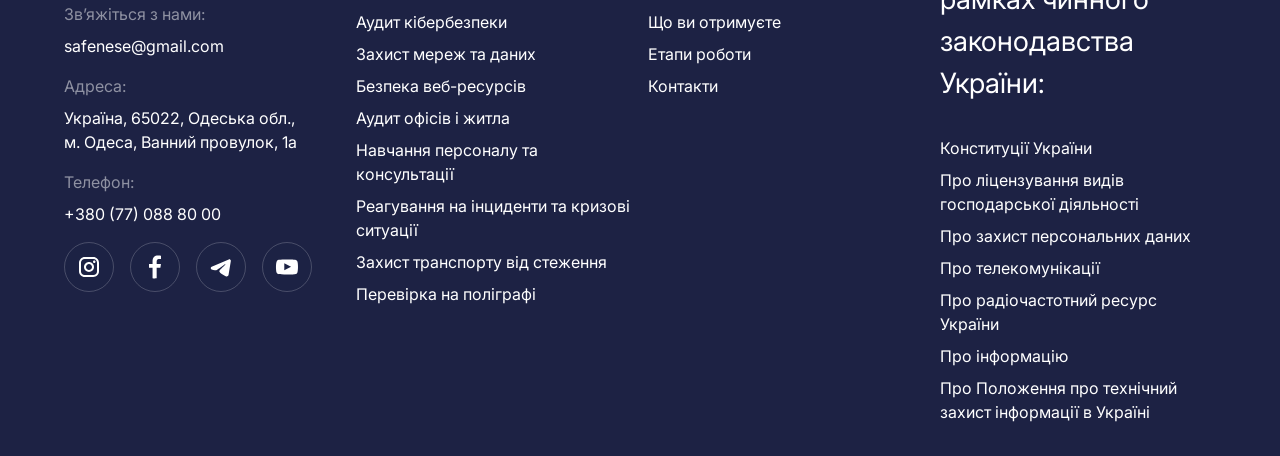
==== commit d8867316: "fix: hotfixes" ====
--- a/pages/audit-cyber.html
+++ b/pages/audit-cyber.html
@@ -19,8 +19,7 @@
     <link rel="stylesheet" href="../styles/style-pages.css">
         <link
   rel="stylesheet"
-  href="https://cdn.jsdelivr.net/npm/swiper@10/swiper-bundle.min.css"
-/>
+  href="https://cdn.jsdelivr.net/npm/swiper@10/swiper-bundle.min.css">
 <!-- Meta Pixel Code -->
 <script>
   !function(f,b,e,v,n,t,s)
@@ -34,16 +33,39 @@
   fbq('init', '4183670531952731');
   fbq('track', 'PageView');
   </script>
-  <noscript><img height="1" width="1" style="display:none"
-  src="https://www.facebook.com/tr?id=4183670531952731&ev=PageView&noscript=1"
-  /></noscript>
   <!-- End Meta Pixel Code -->
+
+  <!-- Google Tag Manager -->
+<script>(function(w,d,s,l,i){w[l]=w[l]||[];w[l].push({'gtm.start':
+  new Date().getTime(),event:'gtm.js'});var f=d.getElementsByTagName(s)[0],
+  j=d.createElement(s),dl=l!='dataLayer'?'&l='+l:'';j.async=true;j.src=
+  'https://www.googletagmanager.com/gtm.js?id='+i+dl;f.parentNode.insertBefore(j,f);
+  })(window,document,'script','dataLayer','GTM-WP6JC737');</script>
+  <!-- End Google Tag Manager -->
+
+  <script>
+    (function(c,l,a,r,i,t,y){
+        c[a]=c[a]||function(){(c[a].q=c[a].q||[]).push(arguments)};
+        t=l.createElement(r);t.async=1;t.src="https://www.clarity.ms/tag/"+i;
+        y=l.getElementsByTagName(r)[0];y.parentNode.insertBefore(t,y);
+    })(window, document, "clarity", "script", "t94qicloou");
+</script>
 </head>
 <body>
 
+  <!-- Google Tag Manager (noscript) -->
+<noscript><iframe src="https://www.googletagmanager.com/ns.html?id=GTM-WP6JC737"
+  height="0" width="0" style="display:none;visibility:hidden"></iframe></noscript>
+  <!-- End Google Tag Manager (noscript) -->
+
+  <!-- Facebook Pixel (noscript) -->
+  <noscript>
+    <img height="1" width="1" style="display:none" src="https://www.facebook.com/tr?id=4183670531952731&ev=PageView&noscript=1" alt="">
+  </noscript>
+
     <header>
   <nav class="nav container">
-    <a href="../index.html" class="logo"><img src="../images/logo.webp" alt="Logo" width="150px" height="45px"></a>
+    <a href="../index.html" class="logo"><img src="../images/logo.webp" alt="Logo" width="150" height="45"></a>
 
     <div class="nav__container">
       <ul class="nav__list">
@@ -56,9 +78,9 @@
     <div class="burger-menu" id="burger-menu">
       <ul>
         <li class="burger-link"><a href="#about">Що ви отримуєте</a></li>
-        <div class="burger-hr"></div>
+        <li><div class="burger-hr"></div></li>
         <li class="burger-link"><a href="#work">Етапи роботи</a></li>
-        <div class="burger-hr"></div>
+        <li><div class="burger-hr"></div></li>
         <li class="burger-link"><a href="#contacts">Контакти</a></li>
       </ul>
     </div>
@@ -113,7 +135,7 @@
   </div>
 </header>
 
-<a name="about"></a>
+<div id="about"></div>
 <section class="benefits container animate animate-up">
   <h2 class="benefits__title">Що ви отримуєте з нами</h2>
 
@@ -163,7 +185,7 @@
   </div>
 </section>
 
-<a name="work"></a>
+<div id="work"></div>
 <section class="work-plan container animate animate-up">
     <h2 class="work-plan__title">Етапи роботи:</h2>
 
@@ -197,7 +219,7 @@
 
 
 
-<a name="contacts"></a>
+<div id="contacts"></div>
 <section class="contact container animate animate-up">
   <h2 class="contact__title">Звʼяжімося та <br> зробімо краще</h2>
   <form class="contact__form" action="https://formspree.io/f/mjkraddq" method="POST" id="form-primary">
@@ -232,7 +254,9 @@
 
       <div class="footer-column__block">
         <p class="footer-column__text-gray">Телефон:</p>
-        <a href="tel:+380 (77) 088 80 00" class="footer-column__text">+380 (77) 088 80 00</p>
+        <p class="footer-column__text">
+          <a href="tel:+380770888000" class="footer-column__text">+380 (77) 088 80 00</a>
+        </p>
       </div>
 
       <div class="footer-column__socials">
--- a/styles/style-pages.css
+++ b/styles/style-pages.css
@@ -412,7 +412,6 @@
   cursor: pointer;
 }
 
-/* --- Title --- */
 .modal-title {
   margin-bottom: 24px;
   font-size: 28px;
@@ -421,7 +420,6 @@
   text-transform: uppercase;
 }
 
-/* --- Form --- */
 .modal-form {
   display: flex;
   flex-direction: column;
@@ -445,7 +443,6 @@
   color: rgba(255, 255, 255, 0.6);
 }
 
-/* --- Submit button --- */
 .modal-submit {
   background: white;
   color: black;
@@ -458,7 +455,6 @@
   margin-top: 10px;
 }
 
-/* --- Icons --- */
 .modal-icons {
   display: flex;
   justify-content: flex-end;
@@ -629,7 +625,6 @@
   background: #f0f0f0;
 }
 
-/* Общие стили футера */
 .footer {
   color: #fff;
   font-family: var(--font-family-paragraph);
@@ -638,7 +633,6 @@
   margin-bottom: 32px;
 }
 
-/* Десктопная версия */
 .footer__desktop {
   display: flex;
   gap: 16px;
@@ -653,12 +647,10 @@
   gap: 16px;
 }
 
-/* Мобильная версия - скрыта по умолчанию */
 .footer__mobile {
   display: none;
 }
 
-/* Первый ряд мобильной версии - лого+контакты и навигация в две колонки */
 .footer__mobile-row {
   display: flex;
   flex-wrap: wrap;
@@ -671,21 +663,16 @@
   min-width: 200px;
 }
 
-/* Соцсети - центрируем на мобильных */
 .footer__mobile-socials {
   margin-bottom: 20px;
   text-align: center;
 }
 
-
-
-/* Блоки услуг и документов - полная ширина */
 .footer__mobile-services,
 .footer__mobile-docs {
   margin-bottom: 20px;
 }
 
-/* Общие стили для обеих версий */
 .footer-column__title {
   font-size: 28px;
   margin: 0 0 16px 0;
@@ -736,15 +723,12 @@
   color: rgba(255, 255, 255, 0.5) !important;
 }
 
-
-/* Общие стили для animate и вариаций */
 .animate {
   opacity: 0;
   transition: all 0.8s ease-out;
-  pointer-events: none; /* чтобы не мешали, пока скрыты */
-}
-
-/* Для вариантов с трансформацией — задаём начальный transform */
+  pointer-events: none;
+}
+
 .animate-left {
   transform: translateX(-150px);
 }
@@ -761,7 +745,6 @@
   transform: scale(0.8);
 }
 
-/* При появлении */
 .animate.show {
   opacity: 1;
   transform: translateX(0) translateY(0) scale(1);
@@ -802,7 +785,6 @@
     text-decoration: underline;
 }
 
-/* Медиазапрос для мобильных устройств */
 @media (max-width: 768px) {
   .footer__desktop {
     display: none;
@@ -825,7 +807,6 @@
   }
 }
 
-/* Адаптация для очень маленьких экранов */
 @media (max-width: 480px) {
   .footer__mobile-col {
     min-width: 100%;
@@ -970,7 +951,6 @@
 }
 
 @media (min-width: 1675px) {
-  /* На десктопе скрываем слайдер */
   .benefits__swiper {
     display: none !important;
   }
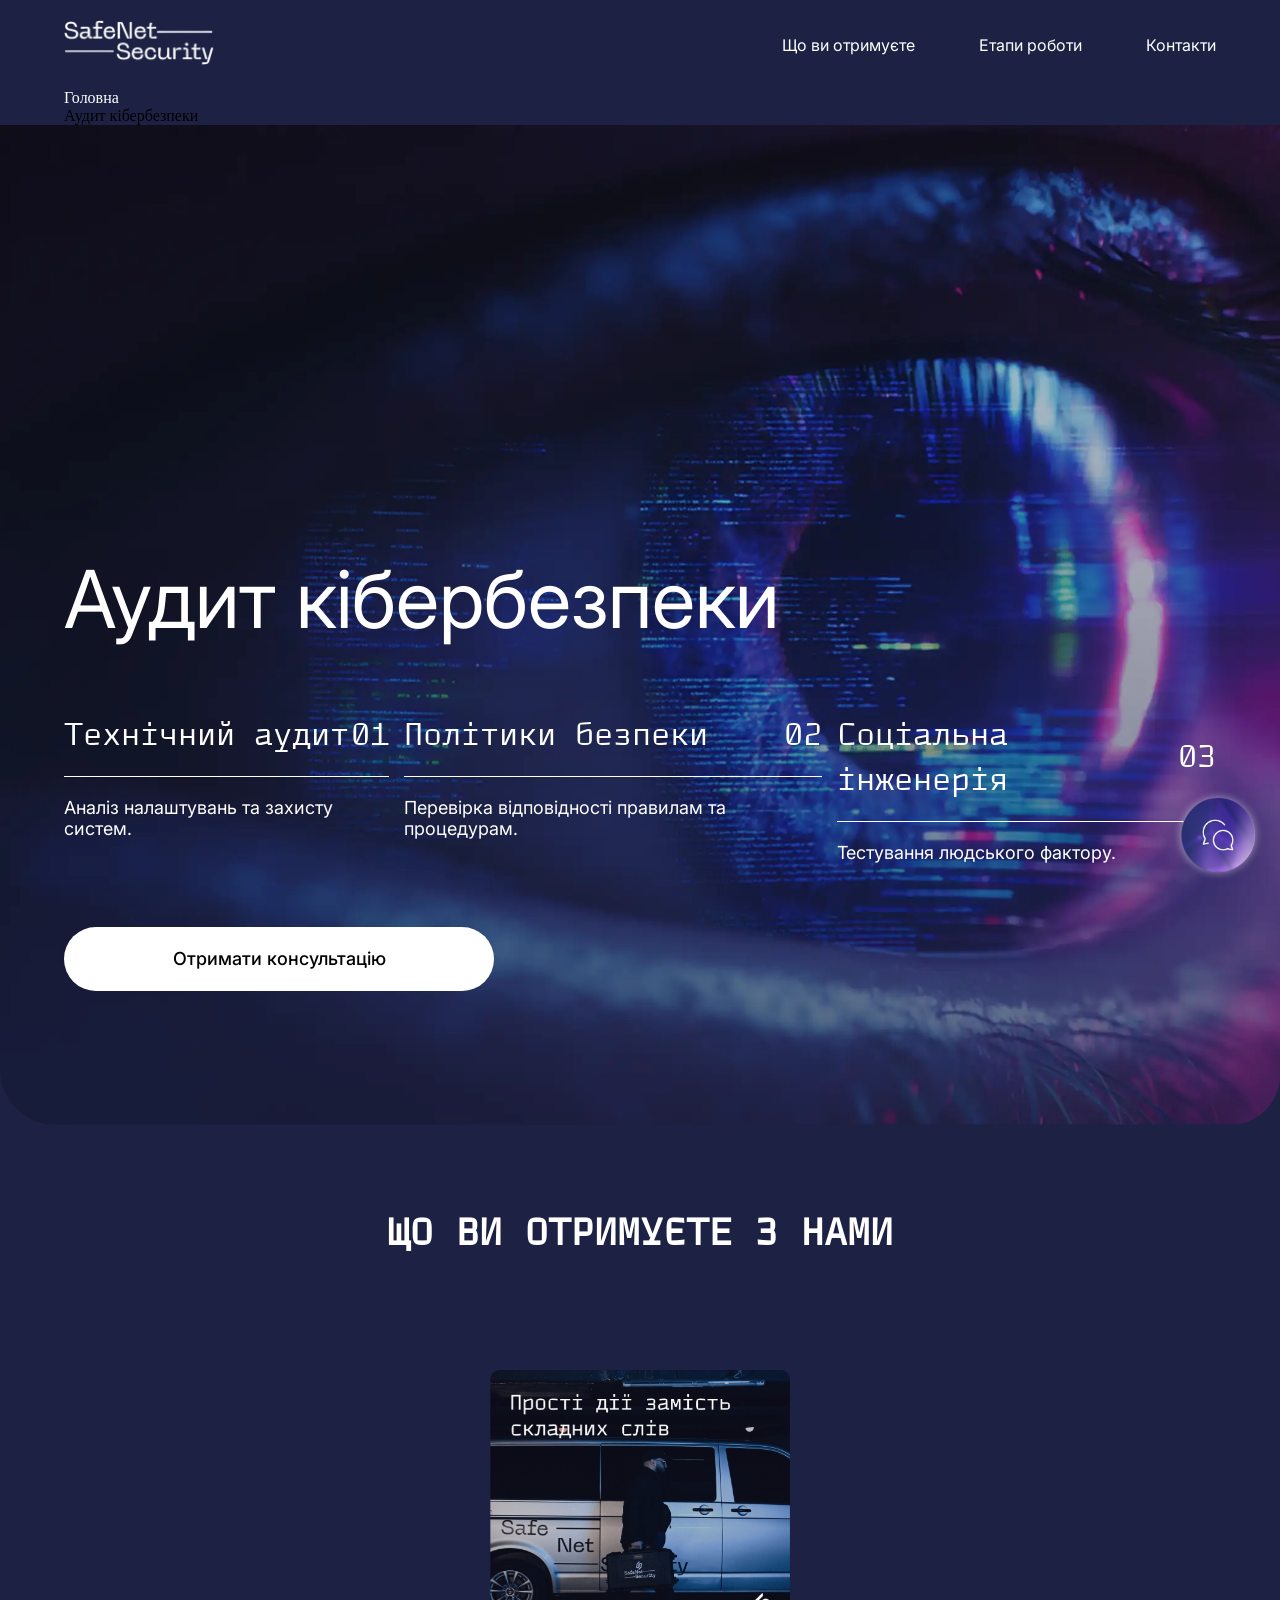
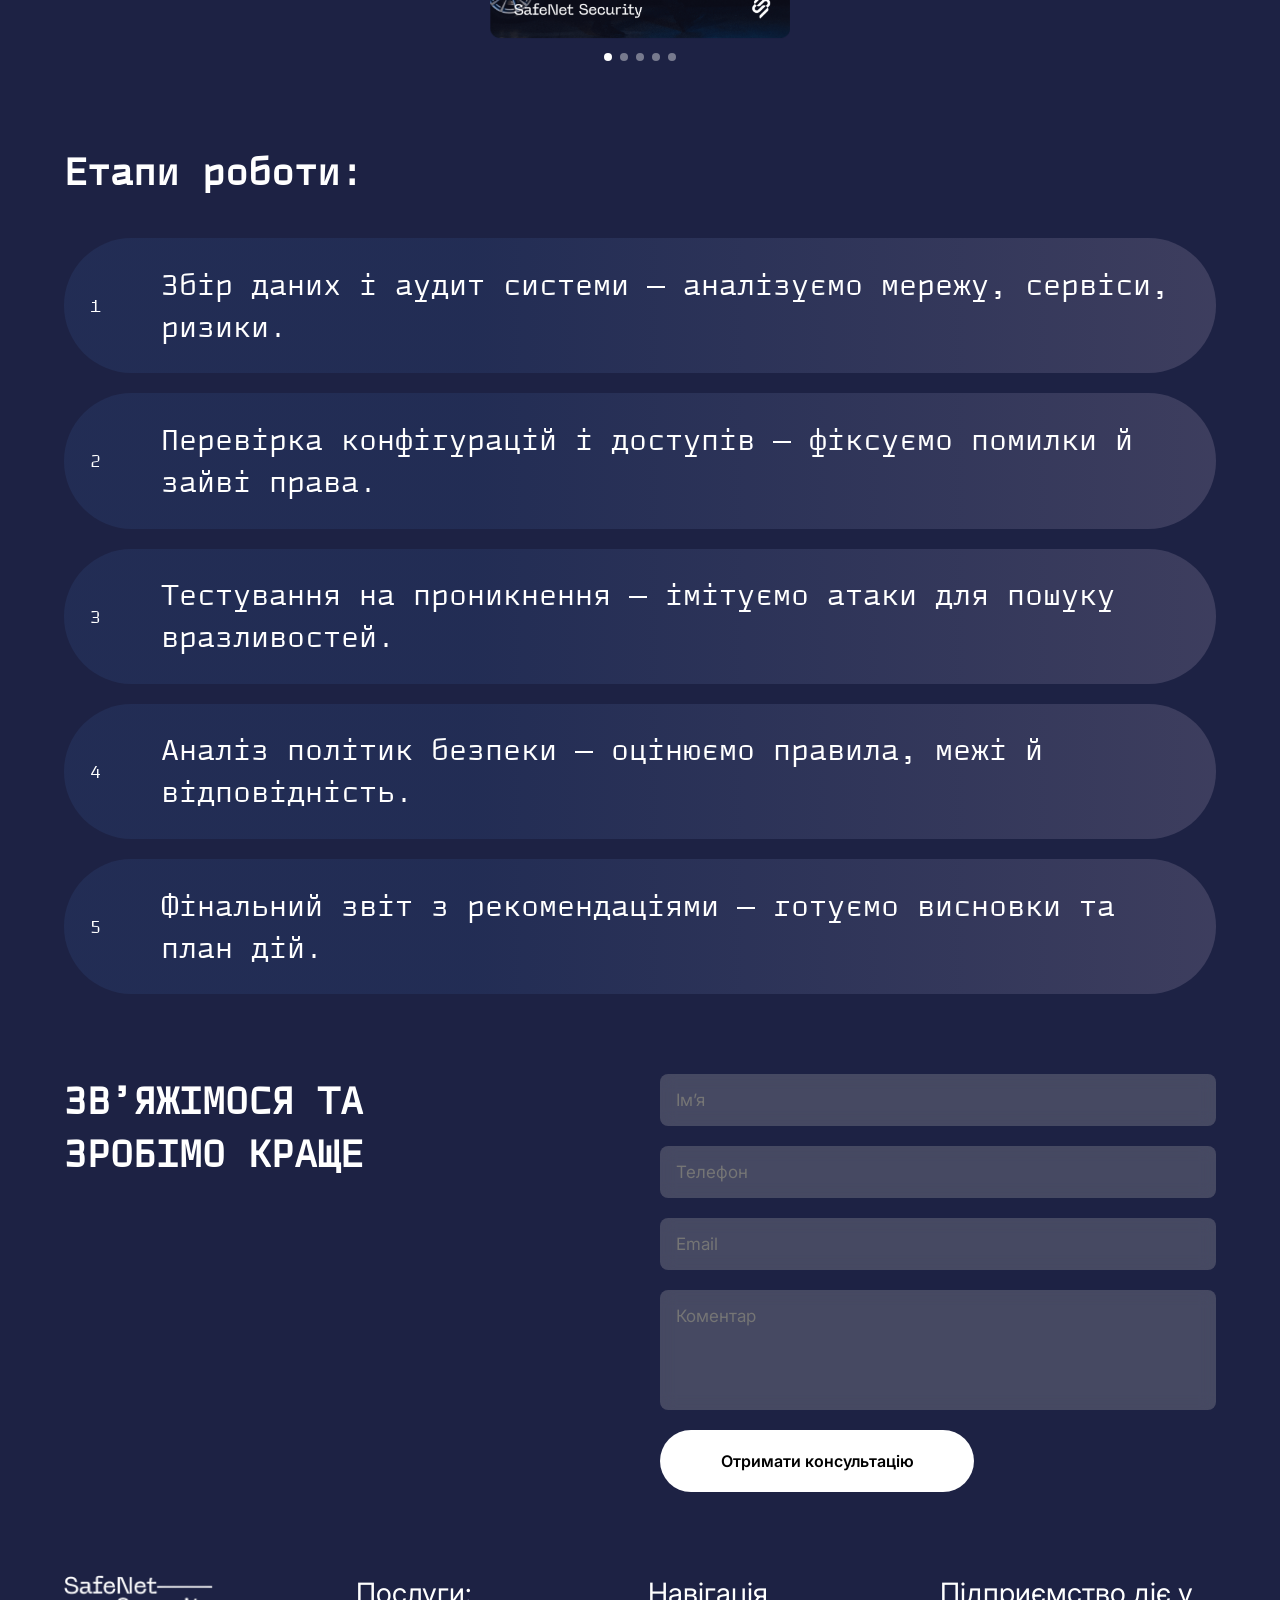
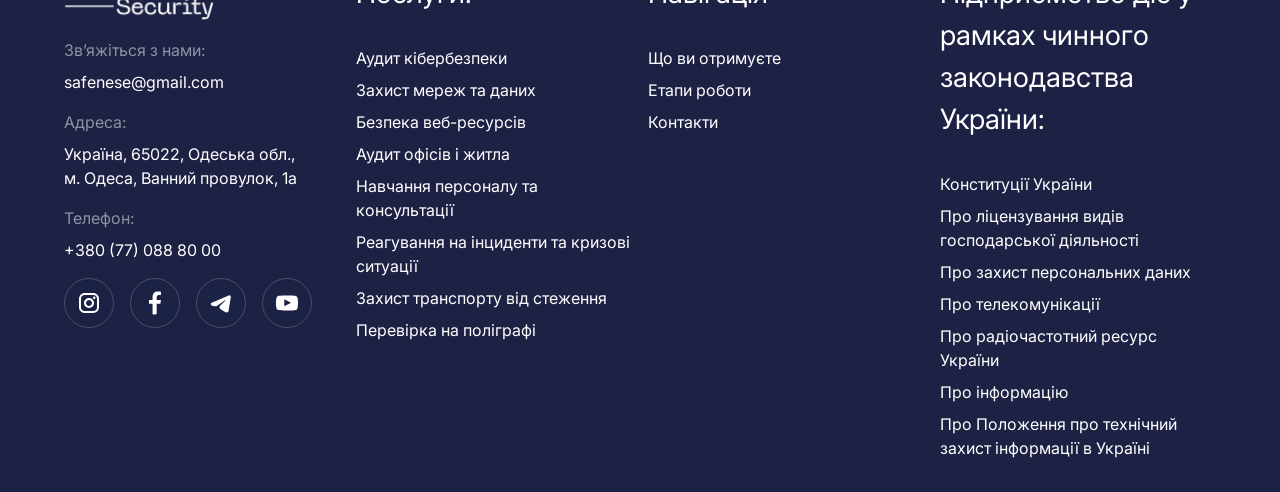
==== commit 10baa8b3: "feat: update" ====
--- a/pages/audit-cyber.html
+++ b/pages/audit-cyber.html
@@ -3,7 +3,29 @@
 <head>
     <meta charset="UTF-8">
     <meta name="viewport" content="width=device-width, initial-scale=1.0">
-    <title>Аудит кібербезпеки</title>
+    
+    <!-- SEO Meta Tags -->
+    <title>Аудит кібербезпеки Україна | Технічний аудит безпеки | SafeNet Security</title>
+    <meta name="description" content="Професійний аудит кібербезпеки в Україні. Технічний аудит, аналіз уразливостей, оцінка ризиків. Комплексна перевірка безпеки інформаційних систем та мереж.">
+    <meta name="keywords" content="аудит кібербезпеки Україна, технічний аудит безпеки, аналіз уразливостей, оцінка ризиків кібербезпеки, аудит інформаційної безпеки, перевірка безпеки систем, кібербезпека аудит, аудит кібербезпеки Одеса, технічний аудит безпеки Одеса, аналіз уразливостей Одеса, оцінка ризиків кібербезпеки Одеса, аудит інформаційної безпеки Одеса, перевірка безпеки систем Одеса, кібербезпека аудит Одеса, аудит кибербезопасности Украина, технический аудит безопасности, анализ уязвимостей, оценка рисков кибербезопасности, аудит информационной безопасности, проверка безопасности систем, аудит безопасности сети, безопасность IT систем, аудит кибербезопасности Одесса, технический аудит безопасности Одесса, анализ уязвимостей Одесса, оценка рисков кибербезопасности Одесса, аудит информационной безопасности Одесса, проверка безопасности систем Одесса, аудит безопасности сети Одесса, безопасность IT систем Одесса, penetration testing Україна, penetration testing Одеса, security assessment, vulnerability assessment, risk assessment, information security audit, cybersecurity audit, security testing, кібербезпека Україна, аудит безпеки мережі, безпека IT систем">
+    <meta name="author" content="SafeNet Security">
+    <meta name="robots" content="index, follow">
+    <link rel="canonical" href="https://safenet.com.ua/pages/audit-cyber.html">
+    
+    <!-- Open Graph Meta Tags -->
+    <meta property="og:title" content="Аудит кібербезпеки Україна | Технічний аудит безпеки | SafeNet Security">
+    <meta property="og:description" content="Професійний аудит кібербезпеки в Україні. Технічний аудит, аналіз уразливостей, оцінка ризиків. Комплексна перевірка безпеки інформаційних систем.">
+    <meta property="og:type" content="website">
+    <meta property="og:url" content="https://safenet.com.ua/pages/audit-cyber.html">
+    <meta property="og:image" content="https://safenet.com.ua/images/audit-cyber-bg.webp">
+    <meta property="og:site_name" content="SafeNet Security">
+    <meta property="og:locale" content="uk_UA">
+    
+    <!-- Twitter Card Meta Tags -->
+    <meta name="twitter:card" content="summary_large_image">
+    <meta name="twitter:title" content="Аудит кібербезпеки Україна | SafeNet Security">
+    <meta name="twitter:description" content="Професійний аудит кібербезпеки: технічний аудит, аналіз уразливостей, оцінка ризиків.">
+    <meta name="twitter:image" content="https://safenet.com.ua/images/audit-cyber-bg.webp">
 
     <link rel="preconnect" href="https://fonts.googleapis.com">
     <link rel="preconnect" href="https://fonts.gstatic.com" crossorigin>
@@ -50,6 +72,71 @@
         y=l.getElementsByTagName(r)[0];y.parentNode.insertBefore(t,y);
     })(window, document, "clarity", "script", "t94qicloou");
 </script>
+
+<!-- Structured Data for Service Page -->
+<script type="application/ld+json">
+{
+    "@context": "https://schema.org",
+    "@type": "Service",
+    "name": "Аудит кібербезпеки",
+    "description": "Професійний аудит кібербезпеки в Україні. Технічний аудит, аналіз уразливостей, оцінка ризиків кібербезпеки.",
+    "provider": {
+        "@type": "Organization",
+        "name": "SafeNet Security",
+        "url": "https://safenet.com.ua"
+    },
+    "serviceType": "Кібербезпека",
+    "areaServed": "Україна",
+    "category": "Кібербезпека",
+    "hasOfferCatalog": {
+        "@type": "OfferCatalog",
+        "name": "Аудит кібербезпеки",
+        "itemListElement": [
+            {
+                "@type": "Offer",
+                "itemOffered": {
+                    "@type": "Service",
+                    "name": "Технічний аудит",
+                    "description": "Комплексний технічний аудит інформаційних систем"
+                }
+            },
+            {
+                "@type": "Offer",
+                "itemOffered": {
+                    "@type": "Service",
+                    "name": "Аналіз уразливостей",
+                    "description": "Виявлення та аналіз уразливостей в системах безпеки"
+                }
+            },
+            {
+                "@type": "Offer",
+                "itemOffered": {
+                    "@type": "Service",
+                    "name": "Оцінка ризиків",
+                    "description": "Оцінка ризиків кібербезпеки та рекомендації"
+                }
+            }
+        ]
+    },
+    "breadcrumb": {
+        "@type": "BreadcrumbList",
+        "itemListElement": [
+            {
+                "@type": "ListItem",
+                "position": 1,
+                "name": "Головна",
+                "item": "https://safenet.com.ua/"
+            },
+            {
+                "@type": "ListItem",
+                "position": 2,
+                "name": "Аудит кібербезпеки",
+                "item": "https://safenet.com.ua/pages/audit-cyber.html"
+            }
+        ]
+    }
+}
+</script>
 </head>
 <body>
 
@@ -89,6 +176,18 @@
       <div class="burger-stick"></div>
       <div class="burger-stick"></div>
     </div>
+  </nav>
+
+  <!-- Breadcrumbs -->
+  <nav class="breadcrumbs container" aria-label="Хлібні крихти">
+    <ol class="breadcrumbs__list">
+      <li class="breadcrumbs__item">
+        <a href="../index.html" class="breadcrumbs__link">Головна</a>
+      </li>
+      <li class="breadcrumbs__item breadcrumbs__item--current" aria-current="page">
+        Аудит кібербезпеки
+      </li>
+    </ol>
   </nav>
 
   <div class="hero-cyber animate animate-up">
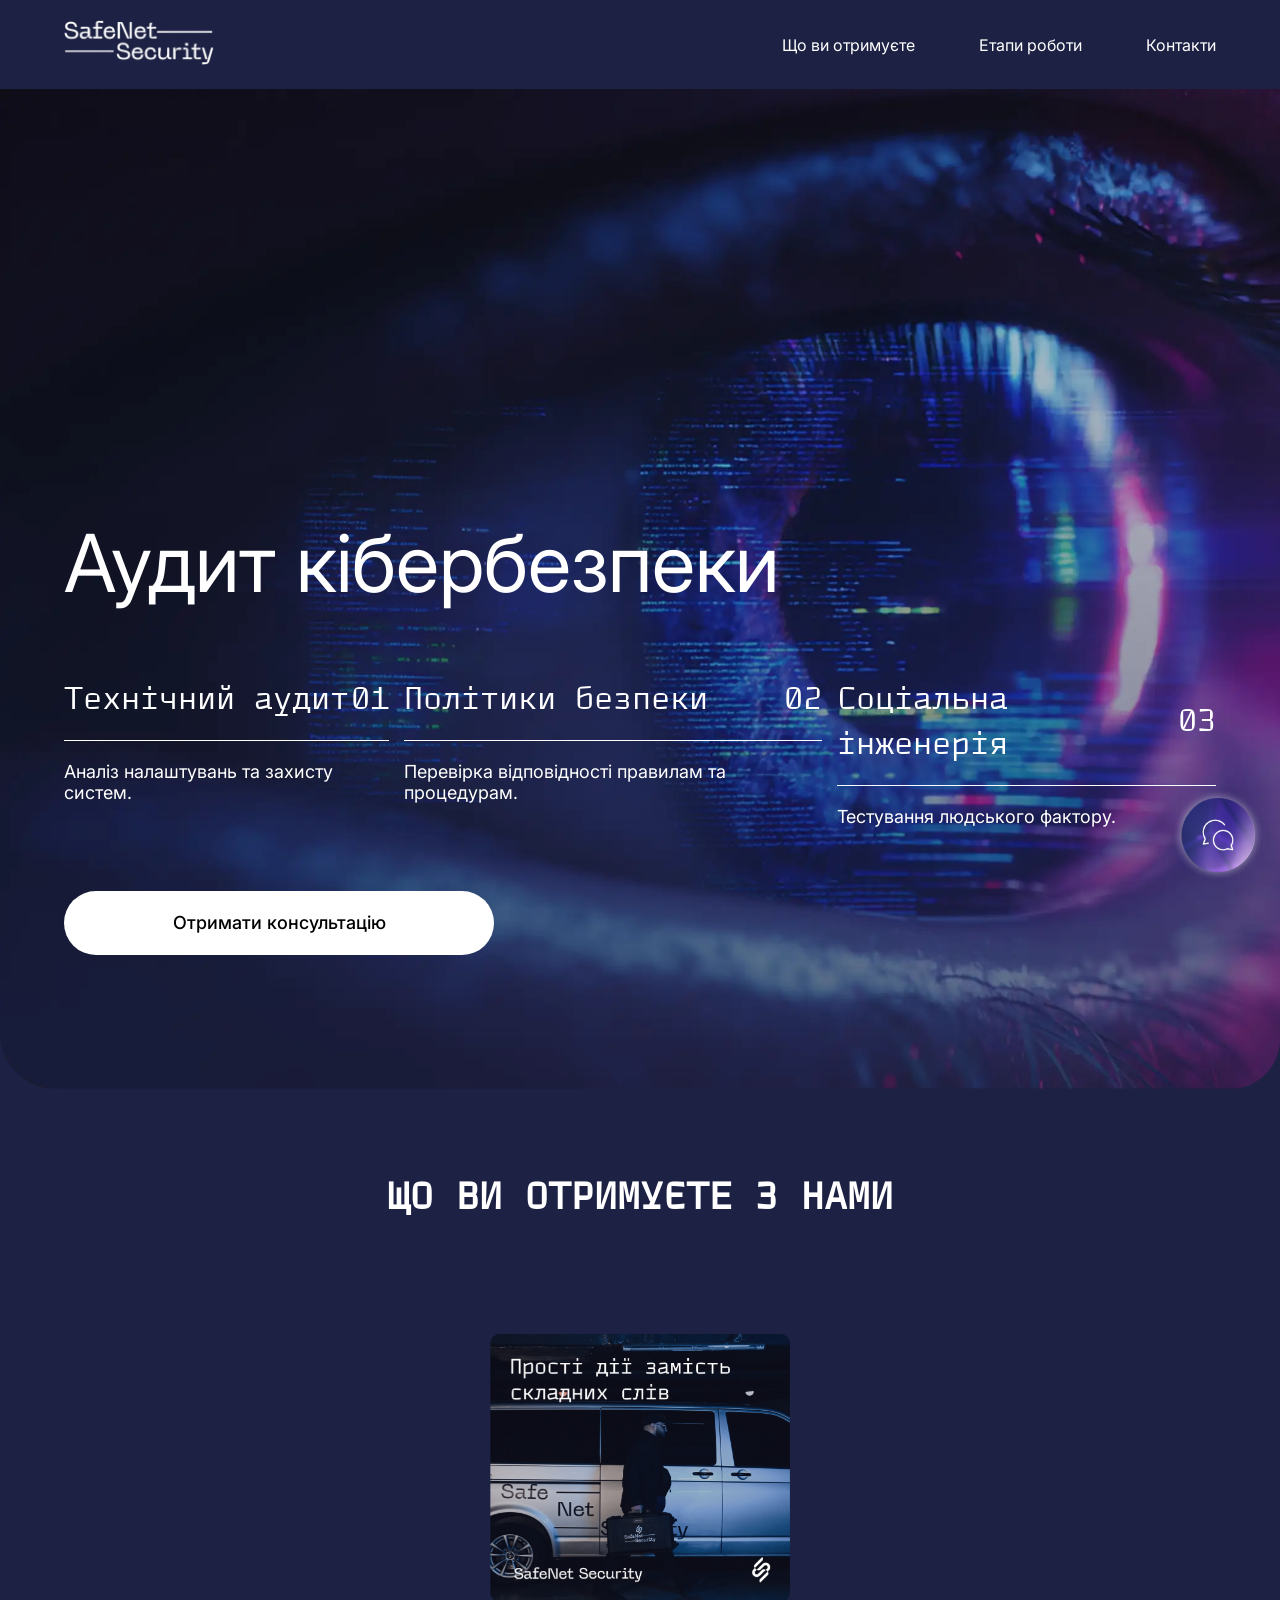
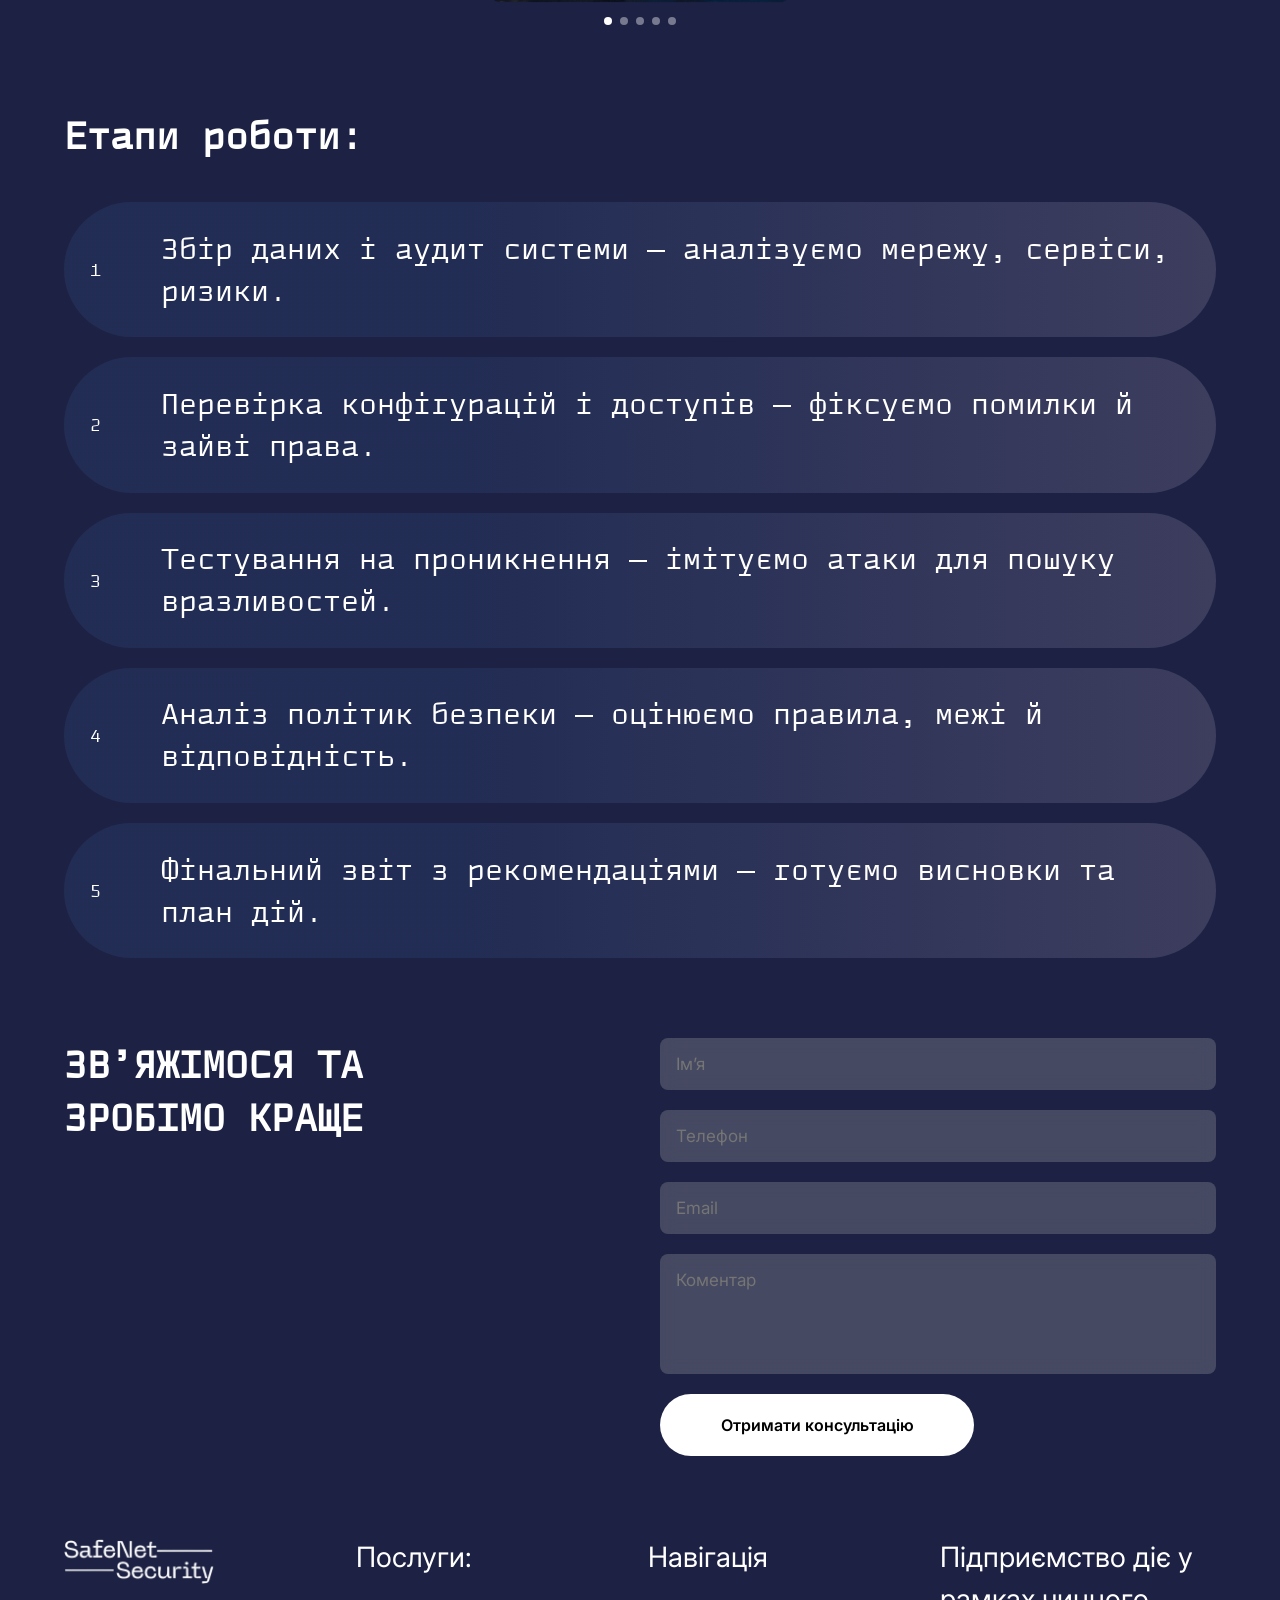
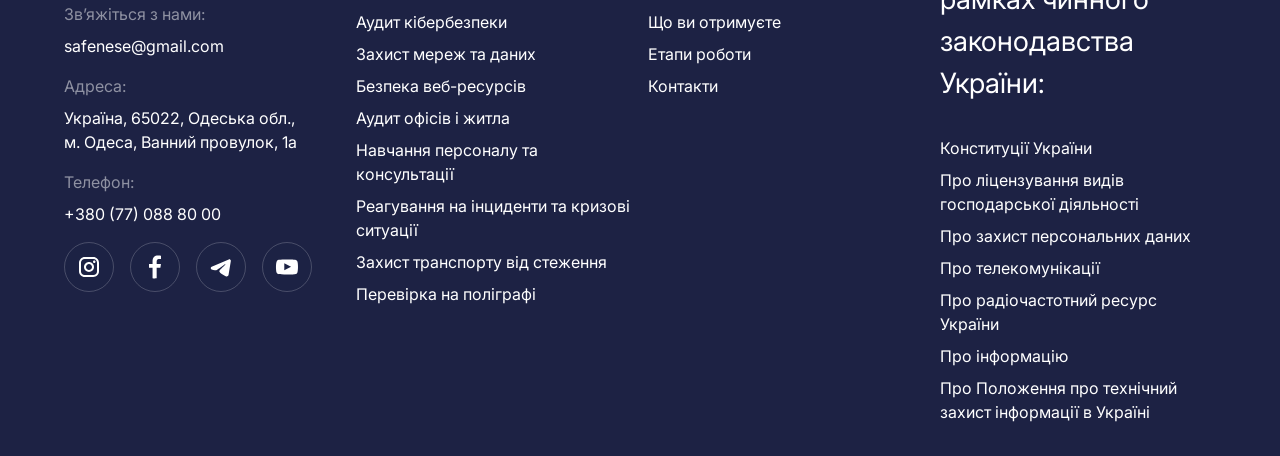
==== commit 4a22e2a7: "feat: update" ====
--- a/pages/audit-cyber.html
+++ b/pages/audit-cyber.html
@@ -57,13 +57,6 @@
   </script>
   <!-- End Meta Pixel Code -->
 
-  <!-- Google Tag Manager -->
-<script>(function(w,d,s,l,i){w[l]=w[l]||[];w[l].push({'gtm.start':
-  new Date().getTime(),event:'gtm.js'});var f=d.getElementsByTagName(s)[0],
-  j=d.createElement(s),dl=l!='dataLayer'?'&l='+l:'';j.async=true;j.src=
-  'https://www.googletagmanager.com/gtm.js?id='+i+dl;f.parentNode.insertBefore(j,f);
-  })(window,document,'script','dataLayer','GTM-WP6JC737');</script>
-  <!-- End Google Tag Manager -->
 
   <script>
     (function(c,l,a,r,i,t,y){
@@ -137,13 +130,34 @@
     }
 }
 </script>
+
+<!-- Google tag (gtag.js) -->
+<script async src="https://www.googletagmanager.com/gtag/js?id=AW-17231919704"></script>
+<script>
+  window.dataLayer = window.dataLayer || [];
+  function gtag(){dataLayer.push(arguments);}
+  gtag('js', new Date());
+
+  gtag('config', 'AW-17231919704');
+</script>
+
+<!-- Google Tag Manager -->
+<script>(function(w,d,s,l,i){w[l]=w[l]||[];w[l].push({'gtm.start':
+  new Date().getTime(),event:'gtm.js'});var f=d.getElementsByTagName(s)[0],
+  j=d.createElement(s),dl=l!='dataLayer'?'&l='+l:'';j.async=true;j.src=
+  'https://www.googletagmanager.com/gtm.js?id='+i+dl;f.parentNode.insertBefore(j,f);
+  })(window,document,'script','dataLayer','GTM-W5Q69R6W');</script>
+  <!-- End Google Tag Manager -->
+
 </head>
 <body>
 
   <!-- Google Tag Manager (noscript) -->
-<noscript><iframe src="https://www.googletagmanager.com/ns.html?id=GTM-WP6JC737"
+<noscript><iframe src="https://www.googletagmanager.com/ns.html?id=GTM-W5Q69R6W"
   height="0" width="0" style="display:none;visibility:hidden"></iframe></noscript>
   <!-- End Google Tag Manager (noscript) -->
+
+
 
   <!-- Facebook Pixel (noscript) -->
   <noscript>
@@ -176,18 +190,6 @@
       <div class="burger-stick"></div>
       <div class="burger-stick"></div>
     </div>
-  </nav>
-
-  <!-- Breadcrumbs -->
-  <nav class="breadcrumbs container" aria-label="Хлібні крихти">
-    <ol class="breadcrumbs__list">
-      <li class="breadcrumbs__item">
-        <a href="../index.html" class="breadcrumbs__link">Головна</a>
-      </li>
-      <li class="breadcrumbs__item breadcrumbs__item--current" aria-current="page">
-        Аудит кібербезпеки
-      </li>
-    </ol>
   </nav>
 
   <div class="hero-cyber animate animate-up">
@@ -558,6 +560,7 @@
 <script src="https://cdn.jsdelivr.net/npm/swiper@10/swiper-bundle.min.js"></script>
 <script src="../scripts/slider.js"></script>
 <script src="../scripts/animations.js"></script>
+<script src="../js/modal-form.js"></script>
 
 
 </body>
